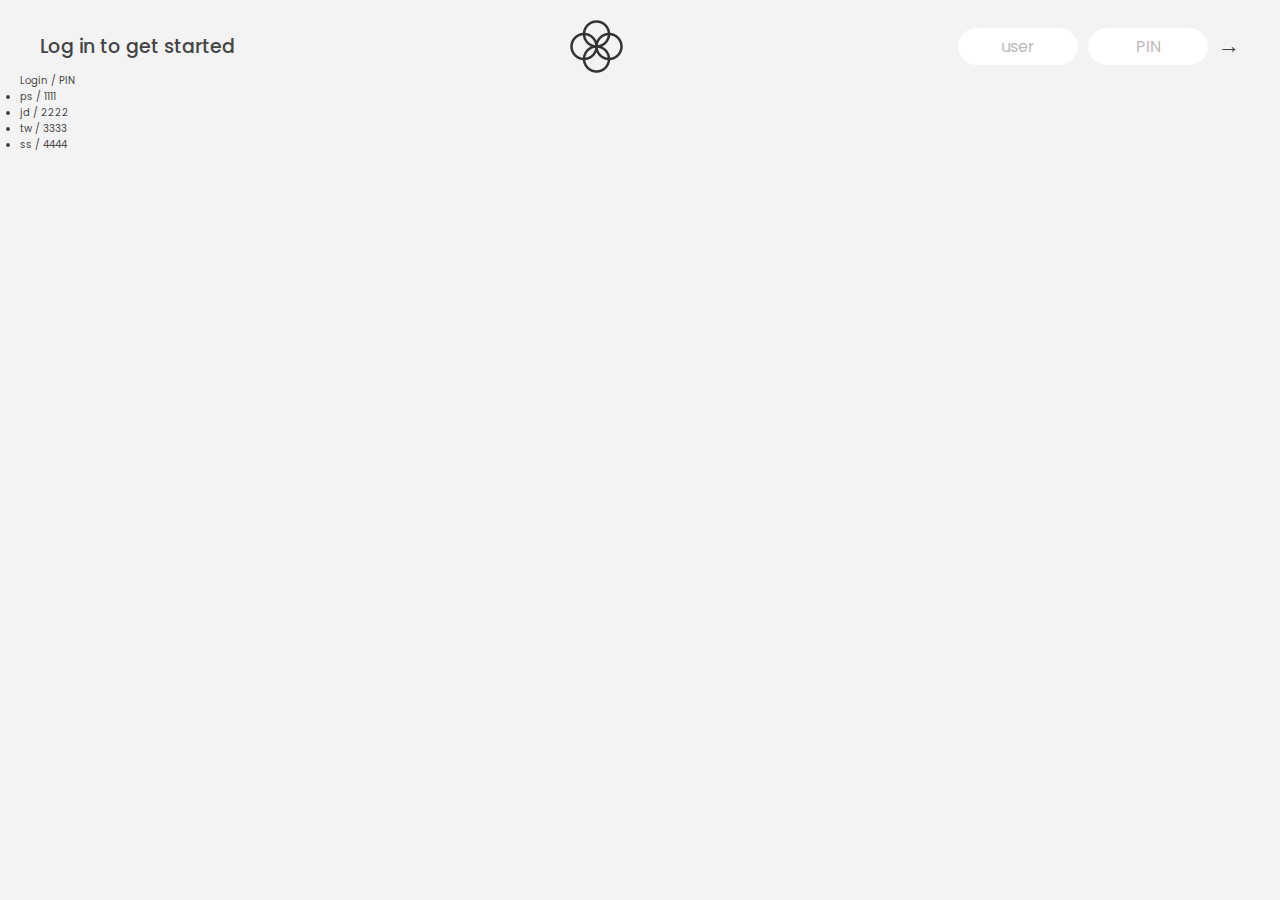
==== index.html @ f5f6f743 "adding logins and pins to the main page" ====
<!DOCTYPE html>
<html lang="en">
  <head>
    <meta charset="UTF-8" />
    <meta name="viewport" content="width=device-width, initial-scale=1.0" />
    <meta http-equiv="X-UA-Compatible" content="ie=edge" />
    <link rel="shortcut icon" type="image/png" href="/src/icon.png" />

    <link
      href="https://fonts.googleapis.com/css?family=Poppins:400,500,600&display=swap"
      rel="stylesheet"
    />

    <link rel="stylesheet" href="style.css" />
    <title>Bankist</title>
  </head>
  <body>
    <!-- TOP NAVIGATION -->
    <nav>
      <p class="welcome">Log in to get started</p>
      <img src="src/logo.png" alt="Logo" class="logo" />
      <form class="login">
        <input
          type="text"
          placeholder="user"
          class="login__input login__input--user"
        />
        <!-- In practice, use type="password" -->
        <input
          type="password"
          placeholder="PIN"
          maxlength="4"
          class="login__input login__input--pin"
        />
        <button class="login__btn">&rarr;</button>
      </form>
    </nav>
    <div class="logins">
      <ul>
        Login / PIN
        <li>ps / 1111</li>
        <li>jd / 2222</li>
        <li>tw / 3333</li>
        <li>ss / 4444</li>
      </ul>
    </div>

    <main class="app">
      <!-- BALANCE -->
      <div class="balance">
        <div>
          <p class="balance__label">Current balance</p>
          <p class="balance__date">
            As of <span class="date">05/03/2037</span>
          </p>
        </div>
        <p class="balance__value">0000€</p>
      </div>

      <!-- MOVEMENTS -->
      <div class="movements">
        <div class="movements__row">
          <div class="movements__type movements__type--deposit">2 deposit</div>
          <div class="movements__date">3 days ago</div>
          <div class="movements__value">4 000€</div>
        </div>
        <div class="movements__row">
          <div class="movements__type movements__type--withdrawal">
            1 withdrawal
          </div>
          <div class="movements__date">24/01/2037</div>
          <div class="movements__value">-378€</div>
        </div>
      </div>

      <!-- SUMMARY -->
      <div class="summary">
        <p class="summary__label">In</p>
        <p class="summary__value summary__value--in">0000€</p>
        <p class="summary__label">Out</p>
        <p class="summary__value summary__value--out">0000€</p>
        <p class="summary__label">Interest</p>
        <p class="summary__value summary__value--interest">0000€</p>
        <button hidden class="btn--sort">&downarrow; SORT</button>
      </div>

      <!-- OPERATION: TRANSFERS -->
      <div class="operation operation--transfer">
        <h2>Transfer money</h2>
        <form class="form form--transfer">
          <input type="text" class="form__input form__input--to" />
          <input type="number" class="form__input form__input--amount" />
          <button class="form__btn form__btn--transfer">&rarr;</button>
          <label class="form__label">Transfer to</label>
          <label class="form__label">Amount</label>
        </form>
      </div>

      <!-- OPERATION: LOAN -->
      <div class="operation operation--loan">
        <h2>Request loan</h2>
        <form class="form form--loan">
          <input type="number" class="form__input form__input--loan-amount" />
          <button class="form__btn form__btn--loan">&rarr;</button>
          <label class="form__label form__label--loan">Amount</label>
        </form>
      </div>

      <!-- OPERATION: CLOSE -->
      <div class="operation operation--close">
        <h2>Close account</h2>
        <form class="form form--close">
          <input type="text" class="form__input form__input--user" />
          <input
            type="password"
            maxlength="6"
            class="form__input form__input--pin"
          />
          <button class="form__btn form__btn--close">&rarr;</button>
          <label class="form__label">Confirm user</label>
          <label class="form__label">Confirm PIN</label>
        </form>
      </div>

      <!-- LOGOUT TIMER -->
      <p class="logout-timer">
        You will be logged out in <span class="timer">05:00</span>
      </p>
    </main>

    <!-- <footer>
      &copy; by Jonas Schmedtmann. Don't claim as your own :)
    </footer> -->

    <script src="script.js"></script>
  </body>
</html>
---- style.css ----
/*
 * Use this CSS to learn some intersting techniques,
 * in case you're wondering how I built the UI.
 * Have fun! 😁
 */

* {
  margin: 0;
  padding: 0;
  box-sizing: inherit;
}

html {
  font-size: 62.5%;
  box-sizing: border-box;
}

body {
  font-family: 'Poppins', sans-serif;
  color: #444;
  background-color: #f3f3f3;
  height: 100vh;
  padding: 2rem;
}

nav {
  display: flex;
  justify-content: space-between;
  align-items: center;
  padding: 0 2rem;
}

.welcome {
  font-size: 1.9rem;
  font-weight: 500;
}

.logo {
  height: 5.25rem;
}

.logins {
  display: fixed;
  width: 80px;
}
.hidden {
  display: none;
}

.login {
  display: flex;
}

.login__input {
  border: none;
  padding: 0.5rem 2rem;
  font-size: 1.6rem;
  font-family: inherit;
  text-align: center;
  width: 12rem;
  border-radius: 10rem;
  margin-right: 1rem;
  color: inherit;
  border: 1px solid #fff;
  transition: all 0.3s;
}

.login__input:focus {
  outline: none;
  border: 1px solid #ccc;
}

.login__input::placeholder {
  color: #bbb;
}

.login__btn {
  border: none;
  background: none;
  font-size: 2.2rem;
  color: inherit;
  cursor: pointer;
  transition: all 0.3s;
}

.login__btn:hover,
.login__btn:focus,
.btn--sort:hover,
.btn--sort:focus {
  outline: none;
  color: #777;
}

/* MAIN */
.app {
  position: relative;
  max-width: 100rem;
  margin: 4rem auto;
  display: grid;
  grid-template-columns: 4fr 3fr;
  grid-template-rows: auto repeat(3, 15rem) auto;
  gap: 2rem;

  /* NOTE This creates the fade in/out anumation */
  opacity: 0;
  transition: all 1s;
}

.balance {
  grid-column: 1 / span 2;
  display: flex;
  align-items: flex-end;
  justify-content: space-between;
  margin-bottom: 2rem;
}

.balance__label {
  font-size: 2.2rem;
  font-weight: 500;
  margin-bottom: -0.2rem;
}

.balance__date {
  font-size: 1.4rem;
  color: #888;
}

.balance__value {
  font-size: 4.5rem;
  font-weight: 400;
}

/* MOVEMENTS */
.movements {
  grid-row: 2 / span 3;
  background-color: #fff;
  border-radius: 1rem;
  overflow: scroll;
}

.movements__row {
  padding: 2.25rem 4rem;
  display: flex;
  align-items: center;
  border-bottom: 1px solid #eee;
}

.movements__type {
  font-size: 1.1rem;
  text-transform: uppercase;
  font-weight: 500;
  color: #fff;
  padding: 0.1rem 1rem;
  border-radius: 10rem;
  margin-right: 2rem;
}

.movements__date {
  font-size: 1.1rem;
  text-transform: uppercase;
  font-weight: 500;
  color: #666;
}

.movements__type--deposit {
  background-image: linear-gradient(to top left, #39b385, #9be15d);
}

.movements__type--withdrawal {
  background-image: linear-gradient(to top left, #e52a5a, #ff585f);
}

.movements__value {
  font-size: 1.7rem;
  margin-left: auto;
}

/* SUMMARY */
.summary {
  grid-row: 5 / 6;
  display: flex;
  align-items: baseline;
  padding: 0 0.3rem;
  margin-top: 1rem;
}

.summary__label {
  font-size: 1.2rem;
  font-weight: 500;
  text-transform: uppercase;
  margin-right: 0.8rem;
}

.summary__value {
  font-size: 2.2rem;
  margin-right: 2.5rem;
}

.summary__value--in,
.summary__value--interest {
  color: #66c873;
}

.summary__value--out {
  color: #f5465d;
}

.btn--sort {
  margin-left: auto;
  border: none;
  background: none;
  font-size: 1.3rem;
  font-weight: 500;
  cursor: pointer;
}

/* OPERATIONS */
.operation {
  border-radius: 1rem;
  padding: 3rem 4rem;
  color: #333;
}

.operation--transfer {
  background-image: linear-gradient(to top left, #ffb003, #ffcb03);
}

.operation--loan {
  background-image: linear-gradient(to top left, #39b385, #9be15d);
}

.operation--close {
  background-image: linear-gradient(to top left, #e52a5a, #ff585f);
}

h2 {
  margin-bottom: 1.5rem;
  font-size: 1.7rem;
  font-weight: 600;
  color: #333;
}

.form {
  display: grid;
  grid-template-columns: 2.5fr 2.5fr 1fr;
  grid-template-rows: auto auto;
  gap: 0.4rem 1rem;
}

/* Exceptions for interst */
.form.form--loan {
  grid-template-columns: 2.5fr 1fr 2.5fr;
}
.form__label--loan {
  grid-row: 2;
}
/* End exceptions */

.form__input {
  width: 100%;
  border: none;
  background-color: rgba(255, 255, 255, 0.4);
  font-family: inherit;
  font-size: 1.5rem;
  text-align: center;
  color: #333;
  padding: 0.3rem 1rem;
  border-radius: 0.7rem;
  transition: all 0.3s;
}

.form__input:focus {
  outline: none;
  background-color: rgba(255, 255, 255, 0.6);
}

.form__label {
  font-size: 1.3rem;
  text-align: center;
}

.form__btn {
  border: none;
  border-radius: 0.7rem;
  font-size: 1.8rem;
  background-color: #fff;
  cursor: pointer;
  transition: all 0.3s;
}

.form__btn:focus {
  outline: none;
  background-color: rgba(255, 255, 255, 0.8);
}

.logout-timer {
  padding: 0 0.3rem;
  margin-top: 1.9rem;
  text-align: right;
  font-size: 1.25rem;
}

.timer {
  font-weight: 600;
}
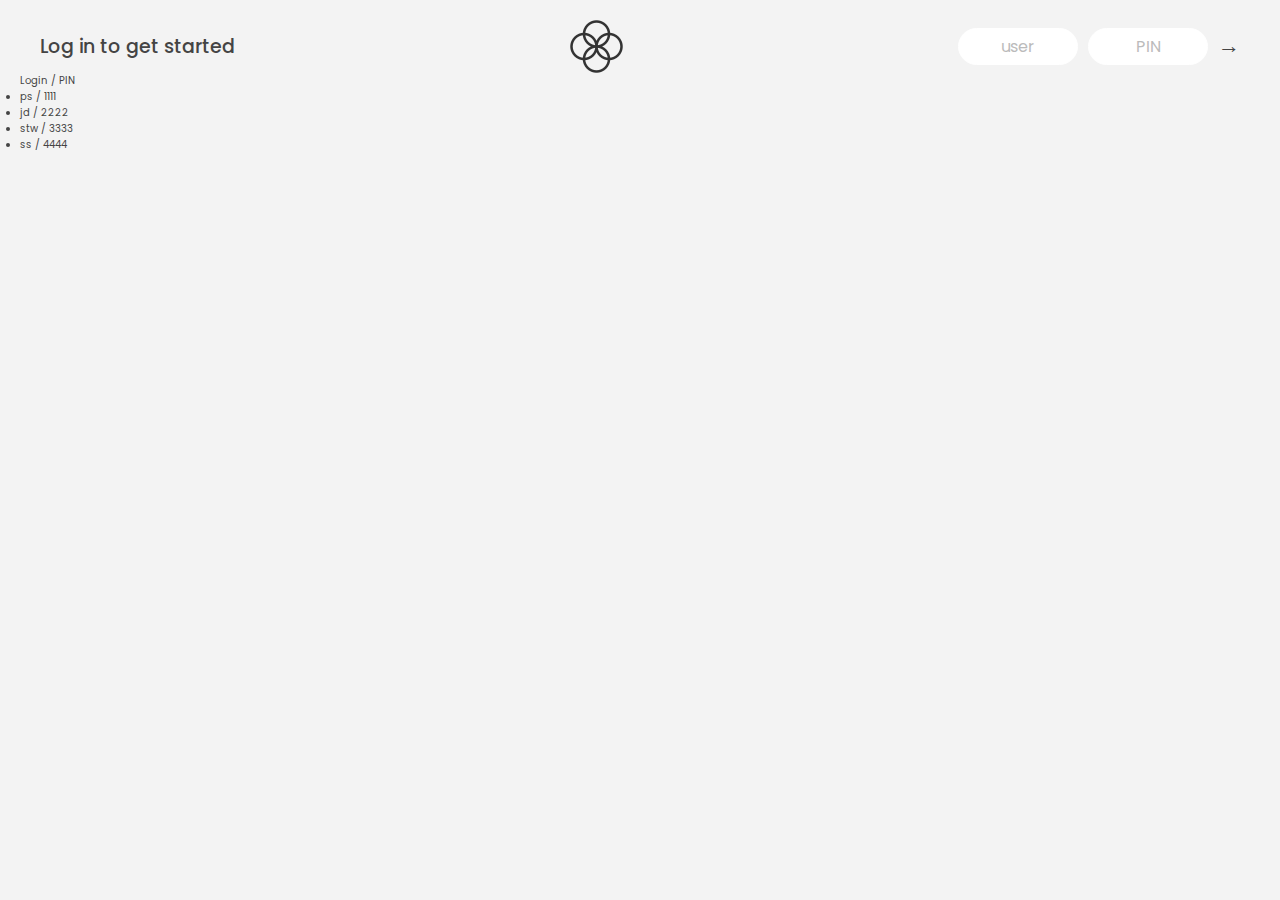
==== commit 33a01d2e: "Impleneted currency format (Intl.NumberFormat)" ====
--- a/index.html
+++ b/index.html
@@ -40,7 +40,7 @@
         Login / PIN
         <li>ps / 1111</li>
         <li>jd / 2222</li>
-        <li>tw / 3333</li>
+        <li>stw / 3333</li>
         <li>ss / 4444</li>
       </ul>
     </div>
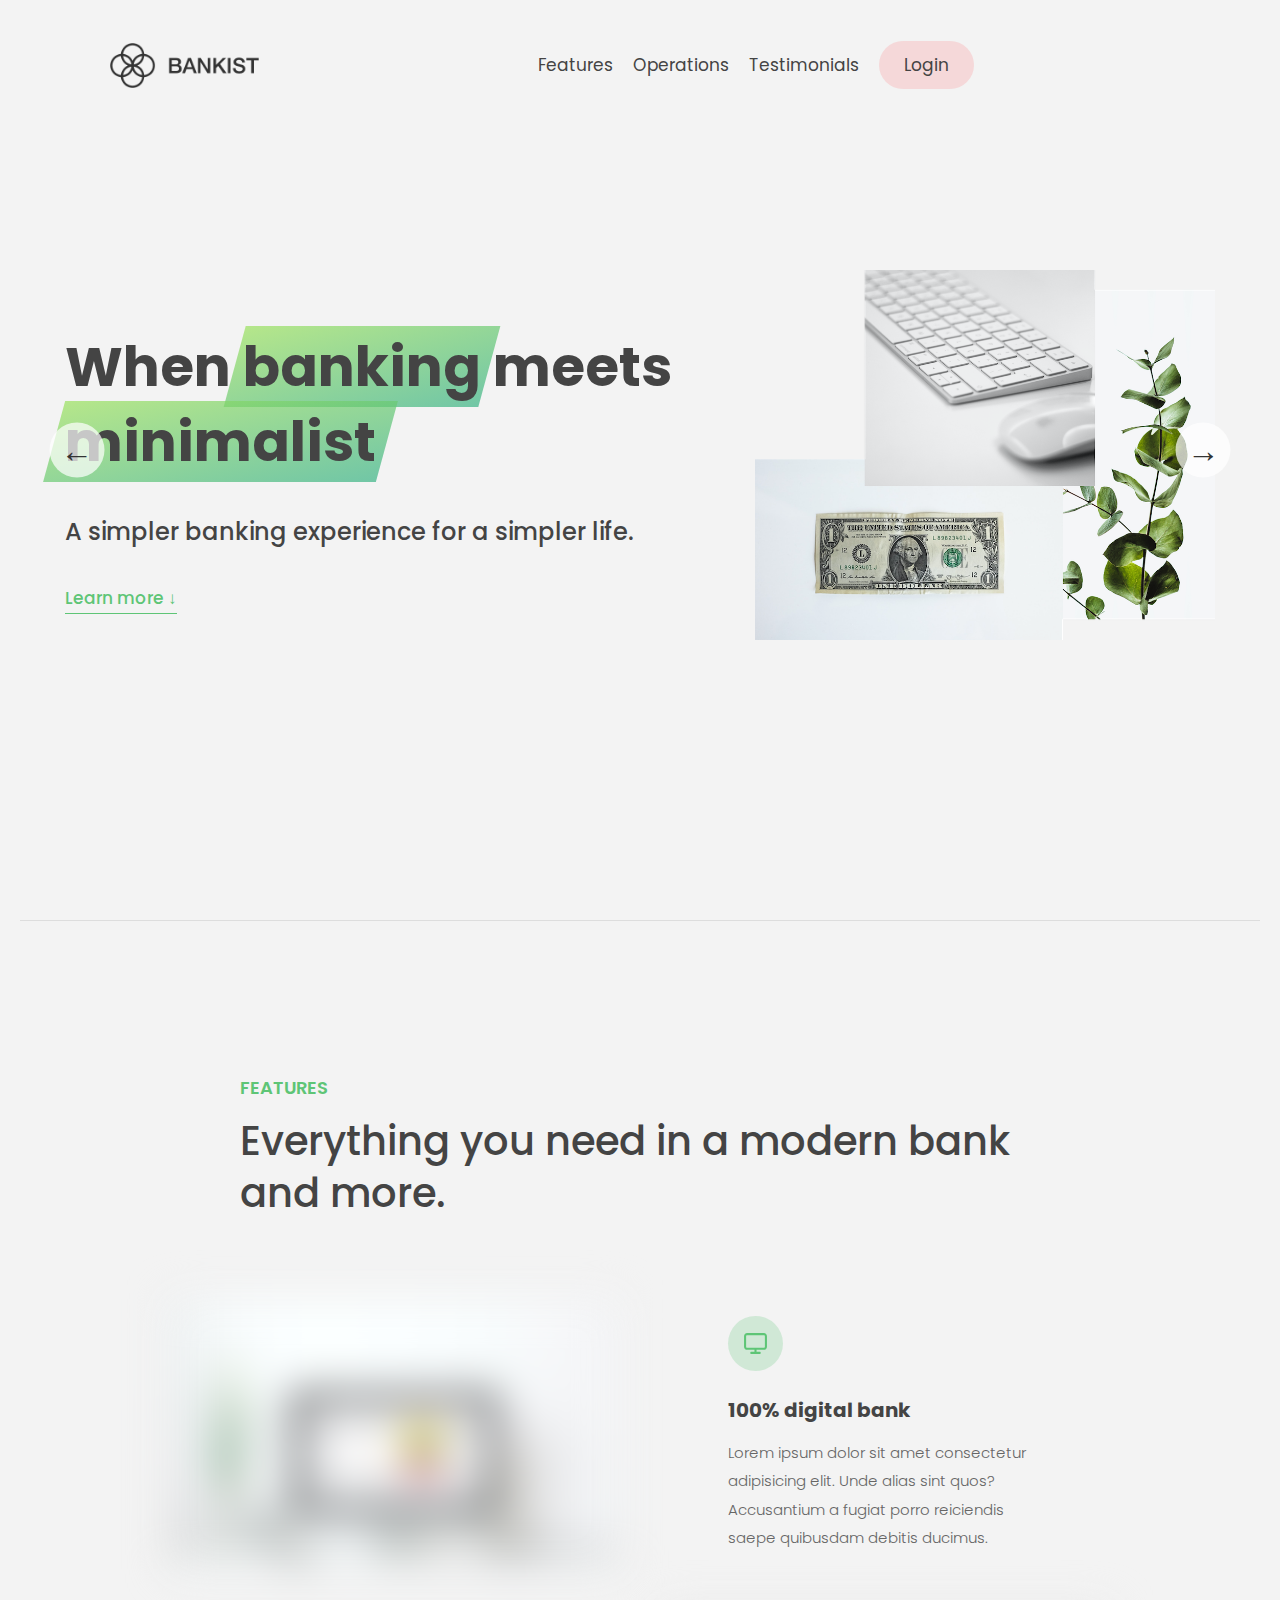
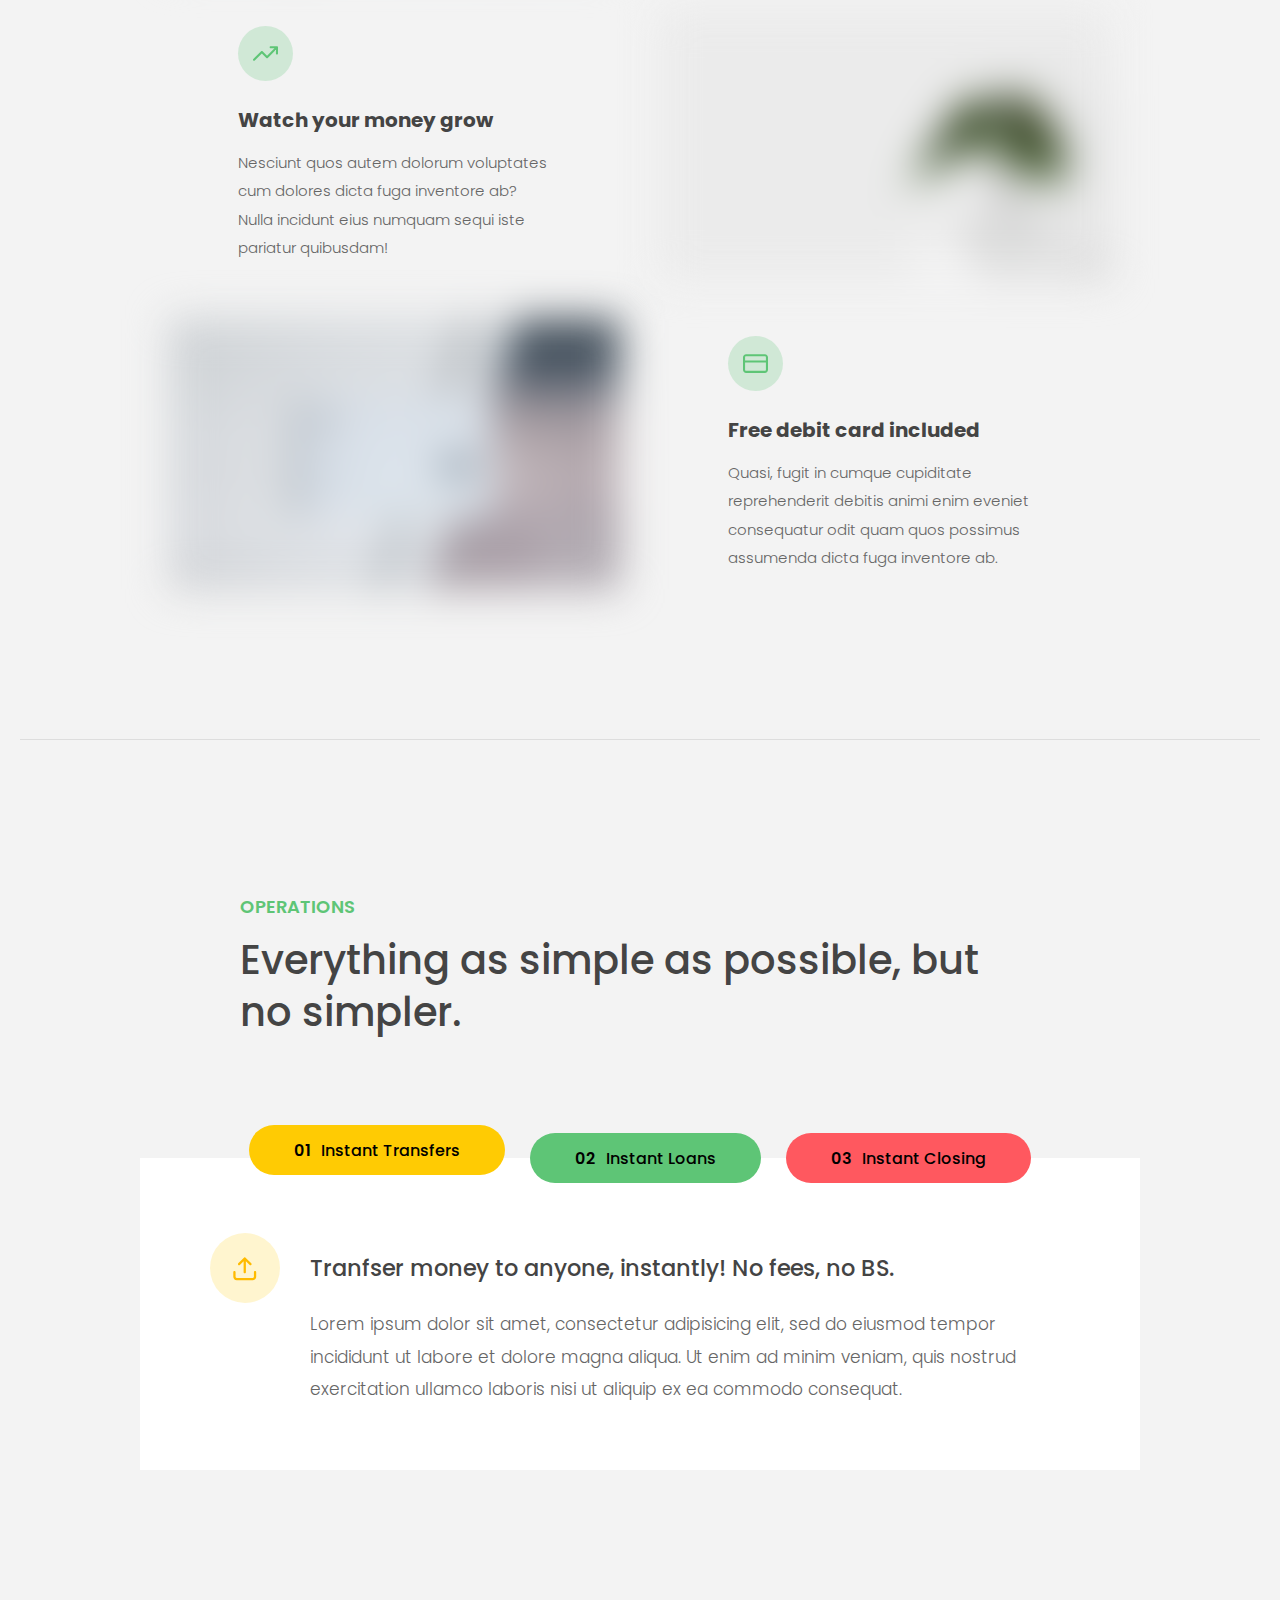
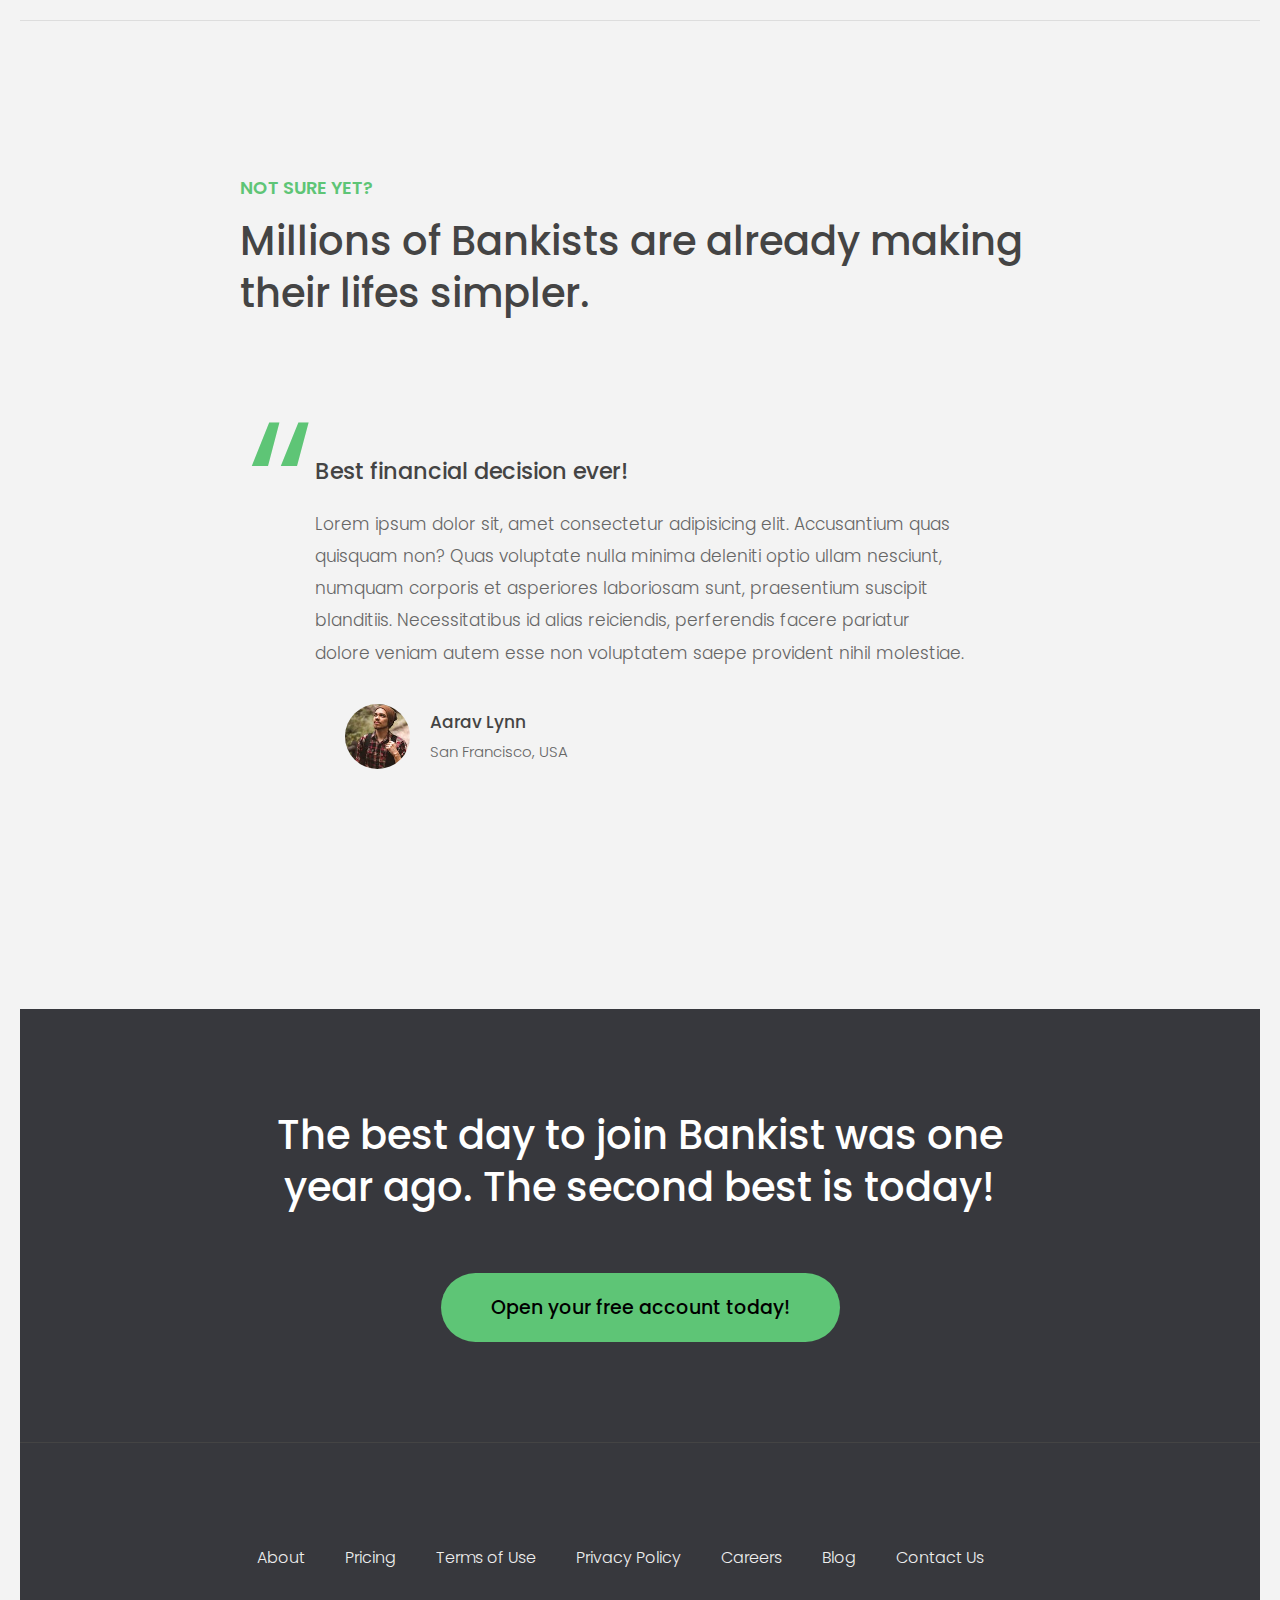
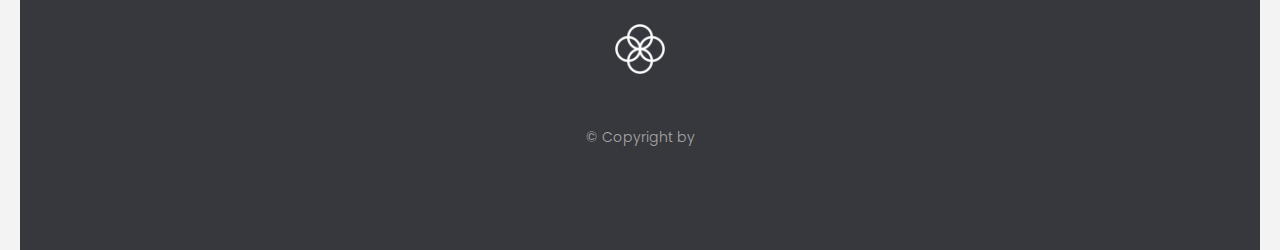
==== commit 2f35ccc0: "adding main page to the webapp" ====
--- a/index.html
+++ b/index.html
@@ -4,133 +4,345 @@
     <meta charset="UTF-8" />
     <meta name="viewport" content="width=device-width, initial-scale=1.0" />
     <meta http-equiv="X-UA-Compatible" content="ie=edge" />
-    <link rel="shortcut icon" type="image/png" href="/src/icon.png" />
+    <link rel="shortcut icon" type="image/png" href="img/icon.png" />
 
     <link
-      href="https://fonts.googleapis.com/css?family=Poppins:400,500,600&display=swap"
+      href="https://fonts.googleapis.com/css?family=Poppins:300,400,500,600&display=swap"
       rel="stylesheet"
     />
-
-    <link rel="stylesheet" href="style.css" />
-    <title>Bankist</title>
+    <link rel="stylesheet" href="indexStyle.css" />
+    <title>Bankist | When Banking meets Minimalist</title>
   </head>
   <body>
-    <!-- TOP NAVIGATION -->
-    <nav>
-      <p class="welcome">Log in to get started</p>
-      <img src="src/logo.png" alt="Logo" class="logo" />
-      <form class="login">
-        <input
-          type="text"
-          placeholder="user"
-          class="login__input login__input--user"
-        />
-        <!-- In practice, use type="password" -->
-        <input
-          type="password"
-          placeholder="PIN"
-          maxlength="4"
-          class="login__input login__input--pin"
-        />
-        <button class="login__btn">&rarr;</button>
+    <header class="header">
+      <nav class="nav">
+        <img
+          src="img/logo.png"
+          alt="Bankist logo"
+          class="nav__logo"
+          id="logo"
+        />
+        <ul class="nav__links">
+          <li class="nav__item">
+            <a class="nav__link" href="#section--1">Features</a>
+          </li>
+          <li class="nav__item">
+            <a class="nav__link" href="#section--2">Operations</a>
+          </li>
+          <li class="nav__item">
+            <a class="nav__link" href="#section--3">Testimonials</a>
+          </li>
+          <li class="nav__item">
+            <a class="nav__link nav__login--btn" href="/account.html">Login</a>
+          </li>
+          <li class="nav__item">
+            <a class="hidden nav__link nav__link--btn btn--show-modal" href="#"
+              >Open account</a
+            >
+          </li>
+        </ul>
+      </nav>
+
+      <div class="header__title">
+        <h1>
+          When
+          <!-- Green highlight effect -->
+          <span class="highlight">banking</span>
+          meets<br />
+          <span class="highlight">minimalist</span>
+        </h1>
+        <h4>A simpler banking experience for a simpler life.</h4>
+        <button class="btn--text btn--scroll-to">Learn more &DownArrow;</button>
+        <img
+          src="img/hero.png"
+          class="header__img"
+          alt="Minimalist bank items"
+        />
+      </div>
+    </header>
+
+    <section class="section" id="section--1">
+      <div class="section__title">
+        <h2 class="section__description">Features</h2>
+        <h3 class="section__header">
+          Everything you need in a modern bank and more.
+        </h3>
+      </div>
+
+      <div class="features">
+        <img
+          src="img/digital-lazy.jpg"
+          data-src="img/digital.jpg"
+          alt="Computer"
+          class="features__img lazy-img"
+        />
+        <div class="features__feature">
+          <div class="features__icon">
+            <svg>
+              <use xlink:href="img/icons.svg#icon-monitor"></use>
+            </svg>
+          </div>
+          <h5 class="features__header">100% digital bank</h5>
+          <p>
+            Lorem ipsum dolor sit amet consectetur adipisicing elit. Unde alias
+            sint quos? Accusantium a fugiat porro reiciendis saepe quibusdam
+            debitis ducimus.
+          </p>
+        </div>
+
+        <div class="features__feature">
+          <div class="features__icon">
+            <svg>
+              <use xlink:href="img/icons.svg#icon-trending-up"></use>
+            </svg>
+          </div>
+          <h5 class="features__header">Watch your money grow</h5>
+          <p>
+            Nesciunt quos autem dolorum voluptates cum dolores dicta fuga
+            inventore ab? Nulla incidunt eius numquam sequi iste pariatur
+            quibusdam!
+          </p>
+        </div>
+        <img
+          src="img/grow-lazy.jpg"
+          data-src="img/grow.jpg"
+          alt="Plant"
+          class="features__img lazy-img"
+        />
+
+        <img
+          src="img/card-lazy.jpg"
+          data-src="img/card.jpg"
+          alt="Credit card"
+          class="features__img lazy-img"
+        />
+        <div class="features__feature">
+          <div class="features__icon">
+            <svg>
+              <use xlink:href="img/icons.svg#icon-credit-card"></use>
+            </svg>
+          </div>
+          <h5 class="features__header">Free debit card included</h5>
+          <p>
+            Quasi, fugit in cumque cupiditate reprehenderit debitis animi enim
+            eveniet consequatur odit quam quos possimus assumenda dicta fuga
+            inventore ab.
+          </p>
+        </div>
+      </div>
+    </section>
+
+    <section class="section" id="section--2">
+      <div class="section__title">
+        <h2 class="section__description">Operations</h2>
+        <h3 class="section__header">
+          Everything as simple as possible, but no simpler.
+        </h3>
+      </div>
+
+      <div class="operations">
+        <div class="operations__tab-container">
+          <button
+            class="btn operations__tab operations__tab--1 operations__tab--active"
+            data-tab="1"
+          >
+            <span>01</span>Instant Transfers
+          </button>
+          <button class="btn operations__tab operations__tab--2" data-tab="2">
+            <span>02</span>Instant Loans
+          </button>
+          <button class="btn operations__tab operations__tab--3" data-tab="3">
+            <span>03</span>Instant Closing
+          </button>
+        </div>
+        <div
+          class="operations__content operations__content--1 operations__content--active"
+        >
+          <div class="operations__icon operations__icon--1">
+            <svg>
+              <use xlink:href="img/icons.svg#icon-upload"></use>
+            </svg>
+          </div>
+          <h5 class="operations__header">
+            Tranfser money to anyone, instantly! No fees, no BS.
+          </h5>
+          <p>
+            Lorem ipsum dolor sit amet, consectetur adipisicing elit, sed do
+            eiusmod tempor incididunt ut labore et dolore magna aliqua. Ut enim
+            ad minim veniam, quis nostrud exercitation ullamco laboris nisi ut
+            aliquip ex ea commodo consequat.
+          </p>
+        </div>
+
+        <div class="operations__content operations__content--2">
+          <div class="operations__icon operations__icon--2">
+            <svg>
+              <use xlink:href="img/icons.svg#icon-home"></use>
+            </svg>
+          </div>
+          <h5 class="operations__header">
+            Buy a home or make your dreams come true, with instant loans.
+          </h5>
+          <p>
+            Duis aute irure dolor in reprehenderit in voluptate velit esse
+            cillum dolore eu fugiat nulla pariatur. Excepteur sint occaecat
+            cupidatat non proident, sunt in culpa qui officia deserunt mollit
+            anim id est laborum.
+          </p>
+        </div>
+        <div class="operations__content operations__content--3">
+          <div class="operations__icon operations__icon--3">
+            <svg>
+              <use xlink:href="img/icons.svg#icon-user-x"></use>
+            </svg>
+          </div>
+          <h5 class="operations__header">
+            No longer need your account? No problem! Close it instantly.
+          </h5>
+          <p>
+            Excepteur sint occaecat cupidatat non proident, sunt in culpa qui
+            officia deserunt mollit anim id est laborum. Ut enim ad minim
+            veniam, quis nostrud exercitation ullamco laboris nisi ut aliquip ex
+            ea commodo consequat.
+          </p>
+        </div>
+      </div>
+    </section>
+
+    <section class="section" id="section--3">
+      <div class="section__title section__title--testimonials">
+        <h2 class="section__description">Not sure yet?</h2>
+        <h3 class="section__header">
+          Millions of Bankists are already making their lifes simpler.
+        </h3>
+      </div>
+
+      <div class="slider">
+        <div class="slide slide--1">
+          <div class="testimonial">
+            <h5 class="testimonial__header">Best financial decision ever!</h5>
+            <blockquote class="testimonial__text">
+              Lorem ipsum dolor sit, amet consectetur adipisicing elit.
+              Accusantium quas quisquam non? Quas voluptate nulla minima
+              deleniti optio ullam nesciunt, numquam corporis et asperiores
+              laboriosam sunt, praesentium suscipit blanditiis. Necessitatibus
+              id alias reiciendis, perferendis facere pariatur dolore veniam
+              autem esse non voluptatem saepe provident nihil molestiae.
+            </blockquote>
+            <address class="testimonial__author">
+              <img src="img/user-1.jpg" alt="" class="testimonial__photo" />
+              <h6 class="testimonial__name">Aarav Lynn</h6>
+              <p class="testimonial__location">San Francisco, USA</p>
+            </address>
+          </div>
+        </div>
+
+        <!-- <div class="slide slide--2">
+          <div class="testimonial">
+            <h5 class="testimonial__header">
+              The last step to becoming a complete minimalist
+            </h5>
+            <blockquote class="testimonial__text">
+              Quisquam itaque deserunt ullam, quia ea repellendus provident,
+              ducimus neque ipsam modi voluptatibus doloremque, corrupti
+              laborum. Incidunt numquam perferendis veritatis neque repellendus.
+              Lorem, ipsum dolor sit amet consectetur adipisicing elit. Illo
+              deserunt exercitationem deleniti.
+            </blockquote>
+            <address class="testimonial__author">
+              <img src="img/user-2.jpg" alt="" class="testimonial__photo" />
+              <h6 class="testimonial__name">Miyah Miles</h6>
+              <p class="testimonial__location">London, UK</p>
+            </address>
+          </div>
+        </div>
+
+        <div class="slide slide--3">
+          <div class="testimonial">
+            <h5 class="testimonial__header">
+              Finally free from old-school banks
+            </h5>
+            <blockquote class="testimonial__text">
+              Debitis, nihil sit minus suscipit magni aperiam vel tenetur
+              incidunt commodi architecto numquam omnis nulla autem,
+              necessitatibus blanditiis modi similique quidem. Odio aliquam
+              culpa dicta beatae quod maiores ipsa minus consequatur error sunt,
+              deleniti saepe aliquid quos inventore sequi. Necessitatibus id
+              alias reiciendis, perferendis facere.
+            </blockquote>
+            <address class="testimonial__author">
+              <img src="img/user-3.jpg" alt="" class="testimonial__photo" />
+              <h6 class="testimonial__name">Francisco Gomes</h6>
+              <p class="testimonial__location">Lisbon, Portugal</p>
+            </address>
+          </div> -->
+        </div>
+
+        <!-- <div class="slide"><img src="img/img-1.jpg" alt="Photo 1" /></div>
+        <div class="slide"><img src="img/img-2.jpg" alt="Photo 2" /></div>
+        <div class="slide"><img src="img/img-3.jpg" alt="Photo 3" /></div>
+        <div class="slide"><img src="img/img-4.jpg" alt="Photo 4" /></div> -->
+        <button class="slider__btn slider__btn--left">&larr;</button>
+        <button class="slider__btn slider__btn--right">&rarr;</button>
+        <div class="dots"></div>
+      </div>
+    </section>
+
+    <section class="section section--sign-up">
+      <div class="section__title">
+        <h3 class="section__header">
+          The best day to join Bankist was one year ago. The second best is
+          today!
+        </h3>
+      </div>
+      <button class="btn btn--show-modal">Open your free account today!</button>
+    </section>
+
+    <footer class="footer">
+      <ul class="footer__nav">
+        <li class="footer__item">
+          <a class="footer__link" href="#">About</a>
+        </li>
+        <li class="footer__item">
+          <a class="footer__link" href="#">Pricing</a>
+        </li>
+        <li class="footer__item">
+          <a class="footer__link" href="#">Terms of Use</a>
+        </li>
+        <li class="footer__item">
+          <a class="footer__link" href="#">Privacy Policy</a>
+        </li>
+        <li class="footer__item">
+          <a class="footer__link" href="#">Careers</a>
+        </li>
+        <li class="footer__item">
+          <a class="footer__link" href="#">Blog</a>
+        </li>
+        <li class="footer__item">
+          <a class="footer__link" href="#">Contact Us</a>
+        </li>
+      </ul>
+      <img src="img/icon.png" alt="Logo" class="footer__logo" />
+      <p class="footer__copyright">&copy; Copyright by</p>
+    </footer>
+
+    <div class="modal hidden">
+      <button class="btn--close-modal">&times;</button>
+      <h2 class="modal__header">
+        Open your bank account <br />
+        in just <span class="highlight">5 minutes</span>
+      </h2>
+      <form class="modal__form">
+        <label>First Name</label>
+        <input type="text" />
+        <label>Last Name</label>
+        <input type="text" />
+        <label>Email Address</label>
+        <input type="email" />
+        <button class="btn">Next step &rarr;</button>
       </form>
-    </nav>
-    <div class="logins">
-      <ul>
-        Login / PIN
-        <li>ps / 1111</li>
-        <li>jd / 2222</li>
-        <li>stw / 3333</li>
-        <li>ss / 4444</li>
-      </ul>
     </div>
-
-    <main class="app">
-      <!-- BALANCE -->
-      <div class="balance">
-        <div>
-          <p class="balance__label">Current balance</p>
-          <p class="balance__date">
-            As of <span class="date">05/03/2037</span>
-          </p>
-        </div>
-        <p class="balance__value">0000€</p>
-      </div>
-
-      <!-- MOVEMENTS -->
-      <div class="movements">
-        <div class="movements__row">
-          <div class="movements__type movements__type--deposit">2 deposit</div>
-          <div class="movements__date">3 days ago</div>
-          <div class="movements__value">4 000€</div>
-        </div>
-        <div class="movements__row">
-          <div class="movements__type movements__type--withdrawal">
-            1 withdrawal
-          </div>
-          <div class="movements__date">24/01/2037</div>
-          <div class="movements__value">-378€</div>
-        </div>
-      </div>
-
-      <!-- SUMMARY -->
-      <div class="summary">
-        <p class="summary__label">In</p>
-        <p class="summary__value summary__value--in">0000€</p>
-        <p class="summary__label">Out</p>
-        <p class="summary__value summary__value--out">0000€</p>
-        <p class="summary__label">Interest</p>
-        <p class="summary__value summary__value--interest">0000€</p>
-        <button hidden class="btn--sort">&downarrow; SORT</button>
-      </div>
-
-      <!-- OPERATION: TRANSFERS -->
-      <div class="operation operation--transfer">
-        <h2>Transfer money</h2>
-        <form class="form form--transfer">
-          <input type="text" class="form__input form__input--to" />
-          <input type="number" class="form__input form__input--amount" />
-          <button class="form__btn form__btn--transfer">&rarr;</button>
-          <label class="form__label">Transfer to</label>
-          <label class="form__label">Amount</label>
-        </form>
-      </div>
-
-      <!-- OPERATION: LOAN -->
-      <div class="operation operation--loan">
-        <h2>Request loan</h2>
-        <form class="form form--loan">
-          <input type="number" class="form__input form__input--loan-amount" />
-          <button class="form__btn form__btn--loan">&rarr;</button>
-          <label class="form__label form__label--loan">Amount</label>
-        </form>
-      </div>
-
-      <!-- OPERATION: CLOSE -->
-      <div class="operation operation--close">
-        <h2>Close account</h2>
-        <form class="form form--close">
-          <input type="text" class="form__input form__input--user" />
-          <input
-            type="password"
-            maxlength="6"
-            class="form__input form__input--pin"
-          />
-          <button class="form__btn form__btn--close">&rarr;</button>
-          <label class="form__label">Confirm user</label>
-          <label class="form__label">Confirm PIN</label>
-        </form>
-      </div>
-
-      <!-- LOGOUT TIMER -->
-      <p class="logout-timer">
-        You will be logged out in <span class="timer">05:00</span>
-      </p>
-    </main>
-
-    <!-- <footer>
-      &copy; by Jonas Schmedtmann. Don't claim as your own :)
-    </footer> -->
+    <div class="overlay hidden"></div>
 
     <script src="script.js"></script>
   </body>
--- a/indexStyle.css
+++ b/indexStyle.css
@@ -0,0 +1,987 @@
+/* The page is NOT responsive. You can implement responsiveness yourself if you wanna have some fun 😃 */
+
+:root {
+  --color-primary: #5ec576;
+  --color-secondary: #ffcb03;
+  --color-tertiary: #ff585f;
+  --color-primary-darker: #4bbb7d;
+  --color-secondary-darker: #ffbb00;
+  --color-tertiary-darker: #fd424b;
+  --color-primary-opacity: #5ec5763a;
+  --color-secondary-opacity: #ffcd0331;
+  --color-tertiary-opacity: #ff58602d;
+  --gradient-primary: linear-gradient(to top left, #39b385, #9be15d);
+  --gradient-secondary: linear-gradient(to top left, #ffb003, #ffcb03);
+}
+
+* {
+  margin: 0;
+  padding: 0;
+  box-sizing: inherit;
+}
+
+html {
+  font-size: 62.5%;
+  box-sizing: border-box;
+}
+
+body {
+  font-family: 'Poppins', sans-serif;
+  font-weight: 300;
+  color: #444;
+  line-height: 1.9;
+  background-color: #f3f3f3;
+}
+
+/* GENERAL ELEMENTS */
+.section {
+  padding: 15rem 3rem;
+  border-top: 1px solid #ddd;
+
+  transition: transform 1s, opacity 1s;
+}
+
+.section--hidden {
+  opacity: 0;
+  transform: translateY(8rem);
+}
+
+.section__title {
+  max-width: 80rem;
+  margin: 0 auto 8rem auto;
+}
+
+.section__description {
+  font-size: 1.8rem;
+  font-weight: 600;
+  text-transform: uppercase;
+  color: var(--color-primary);
+  margin-bottom: 1rem;
+}
+
+.section__header {
+  font-size: 4rem;
+  line-height: 1.3;
+  font-weight: 500;
+}
+
+.btn {
+  display: inline-block;
+  background-color: var(--color-primary);
+  font-size: 1.6rem;
+  font-family: inherit;
+  font-weight: 500;
+  border: none;
+  padding: 1.25rem 4.5rem;
+  border-radius: 10rem;
+  cursor: pointer;
+  transition: all 0.3s;
+}
+
+.btn:hover {
+  background-color: var(--color-primary-darker);
+}
+
+.btn--text {
+  display: inline-block;
+  background: none;
+  font-size: 1.7rem;
+  font-family: inherit;
+  font-weight: 500;
+  color: var(--color-primary);
+  border: none;
+  border-bottom: 1px solid currentColor;
+  padding-bottom: 2px;
+  cursor: pointer;
+  transition: all 0.3s;
+}
+
+p {
+  color: #666;
+}
+
+/* This is BAD for accessibility! Don't do in the real world! */
+button:focus {
+  outline: none;
+}
+
+img {
+  transition: filter 0.5s;
+}
+
+.lazy-img {
+  filter: blur(20px);
+}
+
+/* NAVIGATION */
+.nav {
+  display: flex;
+  justify-content: space-between;
+  align-items: center;
+  height: 9rem;
+  width: 100%;
+  padding: 0 6rem;
+  z-index: 100;
+}
+
+/* nav and stickly class at the same time */
+.nav.sticky {
+  position: fixed;
+  background-color: rgba(255, 255, 255, 0.95);
+}
+
+.nav__logo {
+  height: 4.5rem;
+  transition: all 0.3s;
+}
+
+.nav__links {
+  display: flex;
+  align-items: center;
+  list-style: none;
+}
+
+.nav__item {
+  margin-left: 2rem;
+}
+
+.nav__link:link,
+.nav__link:visited {
+  font-size: 1.7rem;
+  font-weight: 400;
+  color: inherit;
+  text-decoration: none;
+  display: block;
+  transition: all 0.3s;
+}
+.nav__login--btn {
+  background-color: var(--color-tertiary-opacity);
+  padding: 0.8rem 2.5rem;
+  border-radius: 3rem;
+}
+.nav__link--btn:link,
+.nav__link--btn:visited {
+  padding: 0.8rem 2.5rem;
+  border-radius: 3rem;
+  background-color: var(--color-primary);
+  color: #222;
+}
+.nav__login--btn:hover,
+.nav__link--btn:hover,
+.nav__link--btn:active {
+  color: inherit;
+  background-color: var(--color-primary-darker);
+  color: #333;
+}
+
+/* HEADER */
+.header {
+  padding: 0 3rem;
+  height: 100vh;
+  display: flex;
+  flex-direction: column;
+  align-items: center;
+}
+
+.header__title {
+  flex: 1;
+
+  max-width: 115rem;
+  display: grid;
+  grid-template-columns: 3fr 2fr;
+  row-gap: 3rem;
+  align-content: center;
+  justify-content: center;
+
+  align-items: start;
+  justify-items: start;
+}
+
+h1 {
+  font-size: 5.5rem;
+  line-height: 1.35;
+}
+
+h4 {
+  font-size: 2.4rem;
+  font-weight: 500;
+}
+
+.header__img {
+  width: 100%;
+  grid-column: 2 / 3;
+  grid-row: 1 / span 4;
+  transform: translateY(-6rem);
+}
+
+.highlight {
+  position: relative;
+}
+
+.highlight::after {
+  display: block;
+  content: '';
+  position: absolute;
+  bottom: 0;
+  left: 0;
+  height: 100%;
+  width: 100%;
+  z-index: -1;
+  opacity: 0.7;
+  transform: scale(1.07, 1.05) skewX(-15deg);
+  background-image: var(--gradient-primary);
+}
+
+/* FEATURES */
+.features {
+  display: grid;
+  grid-template-columns: 1fr 1fr;
+  gap: 4rem;
+  margin: 0 12rem;
+}
+
+.features__img {
+  width: 100%;
+}
+
+.features__feature {
+  align-self: center;
+  justify-self: center;
+  width: 70%;
+  font-size: 1.5rem;
+}
+
+.features__icon {
+  display: flex;
+  align-items: center;
+  justify-content: center;
+  background-color: var(--color-primary-opacity);
+  height: 5.5rem;
+  width: 5.5rem;
+  border-radius: 50%;
+  margin-bottom: 2rem;
+}
+
+.features__icon svg {
+  height: 2.5rem;
+  width: 2.5rem;
+  fill: var(--color-primary);
+}
+
+.features__header {
+  font-size: 2rem;
+  margin-bottom: 1rem;
+}
+
+/* OPERATIONS */
+.operations {
+  max-width: 100rem;
+  margin: 12rem auto 0 auto;
+
+  background-color: #fff;
+}
+
+.operations__tab-container {
+  display: flex;
+  justify-content: center;
+}
+
+.operations__tab {
+  margin-right: 2.5rem;
+  transform: translateY(-50%);
+}
+
+.operations__tab span {
+  margin-right: 1rem;
+  font-weight: 600;
+  display: inline-block;
+}
+
+.operations__tab--1 {
+  background-color: var(--color-secondary);
+}
+
+.operations__tab--1:hover {
+  background-color: var(--color-secondary-darker);
+}
+
+.operations__tab--3 {
+  background-color: var(--color-tertiary);
+  margin: 0;
+}
+
+.operations__tab--3:hover {
+  background-color: var(--color-tertiary-darker);
+}
+
+.operations__tab--active {
+  transform: translateY(-66%);
+}
+
+.operations__content {
+  display: none;
+
+  /* JUST PRESENTATIONAL */
+  font-size: 1.7rem;
+  padding: 2.5rem 7rem 6.5rem 7rem;
+}
+
+.operations__content--active {
+  display: grid;
+  grid-template-columns: 7rem 1fr;
+  column-gap: 3rem;
+  row-gap: 0.5rem;
+}
+
+.operations__header {
+  font-size: 2.25rem;
+  font-weight: 500;
+  align-self: center;
+}
+
+.operations__icon {
+  display: flex;
+  align-items: center;
+  justify-content: center;
+  height: 7rem;
+  width: 7rem;
+  border-radius: 50%;
+}
+
+.operations__icon svg {
+  height: 2.75rem;
+  width: 2.75rem;
+}
+
+.operations__content p {
+  grid-column: 2;
+}
+
+.operations__icon--1 {
+  background-color: var(--color-secondary-opacity);
+}
+.operations__icon--2 {
+  background-color: var(--color-primary-opacity);
+}
+.operations__icon--3 {
+  background-color: var(--color-tertiary-opacity);
+}
+.operations__icon--1 svg {
+  fill: var(--color-secondary-darker);
+}
+.operations__icon--2 svg {
+  fill: var(--color-primary);
+}
+.operations__icon--3 svg {
+  fill: var(--color-tertiary);
+}
+
+/* SLIDER */
+.slider {
+  max-width: 100rem;
+  height: 50rem;
+  margin: 0 auto;
+  position: relative;
+
+  /* IN THE END */
+  overflow: hidden;
+}
+
+.slide {
+  position: absolute;
+  top: 0;
+  width: 100%;
+  height: 50rem;
+
+  display: flex;
+  align-items: center;
+  justify-content: center;
+
+  /* THIS creates the animation! */
+  transition: transform 1s;
+}
+
+.slide > img {
+  /* Only for images that have different size than slide */
+  width: 100%;
+  height: 100%;
+  object-fit: cover;
+}
+
+.slider__btn {
+  position: absolute;
+  top: 50%;
+  z-index: 10;
+
+  border: none;
+  background: rgba(255, 255, 255, 0.7);
+  font-family: inherit;
+  color: #333;
+  border-radius: 50%;
+  height: 5.5rem;
+  width: 5.5rem;
+  font-size: 3.25rem;
+  cursor: pointer;
+}
+
+.slider__btn--left {
+  left: 6%;
+  transform: translate(-50%, -50%);
+}
+
+.slider__btn--right {
+  right: 6%;
+  transform: translate(50%, -50%);
+}
+
+.dots {
+  position: absolute;
+  bottom: 5%;
+  left: 50%;
+  transform: translateX(-50%);
+  display: flex;
+}
+
+.dots__dot {
+  border: none;
+  background-color: #b9b9b9;
+  opacity: 0.7;
+  height: 1rem;
+  width: 1rem;
+  border-radius: 50%;
+  margin-right: 1.75rem;
+  cursor: pointer;
+  transition: all 0.5s;
+
+  /* Only necessary when overlying images */
+  /* box-shadow: 0 0.6rem 1.5rem rgba(0, 0, 0, 0.7); */
+}
+
+.dots__dot:last-child {
+  margin: 0;
+}
+
+.dots__dot--active {
+  /* background-color: #fff; */
+  background-color: #888;
+  opacity: 1;
+}
+
+/* TESTIMONIALS */
+.testimonial {
+  width: 65%;
+  position: relative;
+}
+
+.testimonial::before {
+  content: '\201C';
+  position: absolute;
+  top: -5.7rem;
+  left: -6.8rem;
+  line-height: 1;
+  font-size: 20rem;
+  font-family: inherit;
+  color: var(--color-primary);
+  z-index: -1;
+}
+
+.testimonial__header {
+  font-size: 2.25rem;
+  font-weight: 500;
+  margin-bottom: 1.5rem;
+}
+
+.testimonial__text {
+  font-size: 1.7rem;
+  margin-bottom: 3.5rem;
+  color: #666;
+}
+
+.testimonial__author {
+  margin-left: 3rem;
+  font-style: normal;
+
+  display: grid;
+  grid-template-columns: 6.5rem 1fr;
+  column-gap: 2rem;
+}
+
+.testimonial__photo {
+  grid-row: 1 / span 2;
+  width: 6.5rem;
+  border-radius: 50%;
+}
+
+.testimonial__name {
+  font-size: 1.7rem;
+  font-weight: 500;
+  align-self: end;
+  margin: 0;
+}
+
+.testimonial__location {
+  font-size: 1.5rem;
+}
+
+.section__title--testimonials {
+  margin-bottom: 4rem;
+}
+
+/* SIGNUP */
+.section--sign-up {
+  background-color: #37383d;
+  border-top: none;
+  border-bottom: 1px solid #444;
+  text-align: center;
+  padding: 10rem 3rem;
+}
+
+.section--sign-up .section__header {
+  color: #fff;
+  text-align: center;
+}
+
+.section--sign-up .section__title {
+  margin-bottom: 6rem;
+}
+
+.section--sign-up .btn {
+  font-size: 1.9rem;
+  padding: 2rem 5rem;
+}
+
+/* FOOTER */
+.footer {
+  padding: 10rem 3rem;
+  background-color: #37383d;
+}
+
+.footer__nav {
+  list-style: none;
+  display: flex;
+  justify-content: center;
+  margin-bottom: 5rem;
+}
+
+.footer__item {
+  margin-right: 4rem;
+}
+
+.footer__link {
+  font-size: 1.6rem;
+  color: #eee;
+  text-decoration: none;
+}
+
+.footer__logo {
+  height: 5rem;
+  display: block;
+  margin: 0 auto;
+  margin-bottom: 5rem;
+}
+
+.footer__copyright {
+  font-size: 1.4rem;
+  color: #aaa;
+  text-align: center;
+}
+
+.footer__copyright .footer__link {
+  font-size: 1.4rem;
+}
+
+/* MODAL WINDOW */
+.modal {
+  position: fixed;
+  top: 50%;
+  left: 50%;
+  transform: translate(-50%, -50%);
+  max-width: 60rem;
+  background-color: #f3f3f3;
+  padding: 5rem 6rem;
+  box-shadow: 0 4rem 6rem rgba(0, 0, 0, 0.3);
+  z-index: 1000;
+  transition: all 0.5s;
+}
+
+.overlay {
+  position: fixed;
+  top: 0;
+  left: 0;
+  width: 100%;
+  height: 100%;
+  background-color: rgba(0, 0, 0, 0.5);
+  backdrop-filter: blur(4px);
+  z-index: 100;
+  transition: all 0.5s;
+}
+
+.modal__header {
+  font-size: 3.25rem;
+  margin-bottom: 4.5rem;
+  line-height: 1.5;
+}
+
+.modal__form {
+  margin: 0 3rem;
+  display: grid;
+  grid-template-columns: 1fr 2fr;
+  align-items: center;
+  gap: 2.5rem;
+}
+
+.modal__form label {
+  font-size: 1.7rem;
+  font-weight: 500;
+}
+
+.modal__form input {
+  font-size: 1.7rem;
+  padding: 1rem 1.5rem;
+  border: 1px solid #ddd;
+  border-radius: 0.5rem;
+}
+
+.modal__form button {
+  grid-column: 1 / span 2;
+  justify-self: center;
+  margin-top: 1rem;
+}
+
+.btn--close-modal {
+  font-family: inherit;
+  color: inherit;
+  position: absolute;
+  top: 0.5rem;
+  right: 2rem;
+  font-size: 4rem;
+  cursor: pointer;
+  border: none;
+  background: none;
+}
+
+.hidden {
+  visibility: hidden;
+  opacity: 0;
+}
+
+/* COOKIE MESSAGE */
+.cookie-message {
+  display: flex;
+  align-items: center;
+  justify-content: space-evenly;
+  width: 100%;
+  background-color: white;
+  color: #bbb;
+  font-size: 1.5rem;
+  font-weight: 400;
+}
+
+/*
+ * Use this CSS to learn some intersting techniques,
+ * in case you're wondering how I built the UI.
+ * Have fun! 😁
+ */
+
+* {
+  margin: 0;
+  padding: 0;
+  box-sizing: inherit;
+}
+
+html {
+  font-size: 62.5%;
+  box-sizing: border-box;
+}
+
+body {
+  font-family: 'Poppins', sans-serif;
+  color: #444;
+  background-color: #f3f3f3;
+  height: 100vh;
+  padding: 2rem;
+}
+
+nav {
+  display: flex;
+  justify-content: space-between;
+  align-items: center;
+  padding: 0 2rem;
+}
+
+.welcome {
+  font-size: 1.9rem;
+  font-weight: 500;
+}
+
+.logo {
+  height: 5.25rem;
+}
+
+.logins {
+  display: fixed;
+  width: 80px;
+}
+.hidden {
+  display: none;
+}
+
+.login {
+  display: flex;
+}
+
+.login__input {
+  border: none;
+  padding: 0.5rem 2rem;
+  font-size: 1.6rem;
+  font-family: inherit;
+  text-align: center;
+  width: 12rem;
+  border-radius: 10rem;
+  margin-right: 1rem;
+  color: inherit;
+  border: 1px solid #fff;
+  transition: all 0.3s;
+}
+
+.login__input:focus {
+  outline: none;
+  border: 1px solid #ccc;
+}
+
+.login__input::placeholder {
+  color: #bbb;
+}
+
+.login__btn {
+  border: none;
+  background: none;
+  font-size: 2.2rem;
+  color: inherit;
+  cursor: pointer;
+  transition: all 0.3s;
+}
+
+.login__btn:hover,
+.login__btn:focus,
+.btn--sort:hover,
+.btn--sort:focus {
+  outline: none;
+  color: #777;
+}
+
+/* MAIN */
+.app {
+  position: relative;
+  max-width: 100rem;
+  margin: 4rem auto;
+  display: grid;
+  grid-template-columns: 4fr 3fr;
+  grid-template-rows: auto repeat(3, 15rem) auto;
+  gap: 2rem;
+
+  /* NOTE This creates the fade in/out anumation */
+  opacity: 0;
+  transition: all 1s;
+}
+
+.balance {
+  grid-column: 1 / span 2;
+  display: flex;
+  align-items: flex-end;
+  justify-content: space-between;
+  margin-bottom: 2rem;
+}
+
+.balance__label {
+  font-size: 2.2rem;
+  font-weight: 500;
+  margin-bottom: -0.2rem;
+}
+
+.balance__date {
+  font-size: 1.4rem;
+  color: #888;
+}
+
+.balance__value {
+  font-size: 4.5rem;
+  font-weight: 400;
+}
+
+/* MOVEMENTS */
+.movements {
+  grid-row: 2 / span 3;
+  background-color: #fff;
+  border-radius: 1rem;
+  overflow: scroll;
+}
+
+.movements__row {
+  padding: 2.25rem 4rem;
+  display: flex;
+  align-items: center;
+  border-bottom: 1px solid #eee;
+}
+
+.movements__type {
+  font-size: 1.1rem;
+  text-transform: uppercase;
+  font-weight: 500;
+  color: #fff;
+  padding: 0.1rem 1rem;
+  border-radius: 10rem;
+  margin-right: 2rem;
+}
+
+.movements__date {
+  font-size: 1.1rem;
+  text-transform: uppercase;
+  font-weight: 500;
+  color: #666;
+}
+
+.movements__type--deposit {
+  background-image: linear-gradient(to top left, #39b385, #9be15d);
+}
+
+.movements__type--withdrawal {
+  background-image: linear-gradient(to top left, #e52a5a, #ff585f);
+}
+
+.movements__value {
+  font-size: 1.7rem;
+  margin-left: auto;
+}
+
+/* SUMMARY */
+.summary {
+  grid-row: 5 / 6;
+  display: flex;
+  align-items: baseline;
+  padding: 0 0.3rem;
+  margin-top: 1rem;
+}
+
+.summary__label {
+  font-size: 1.2rem;
+  font-weight: 500;
+  text-transform: uppercase;
+  margin-right: 0.8rem;
+}
+
+.summary__value {
+  font-size: 2.2rem;
+  margin-right: 2.5rem;
+}
+
+.summary__value--in,
+.summary__value--interest {
+  color: #66c873;
+}
+
+.summary__value--out {
+  color: #f5465d;
+}
+
+.btn--sort {
+  margin-left: auto;
+  border: none;
+  background: none;
+  font-size: 1.3rem;
+  font-weight: 500;
+  cursor: pointer;
+}
+
+/* OPERATIONS */
+.operation {
+  border-radius: 1rem;
+  padding: 3rem 4rem;
+  color: #333;
+}
+
+.operation--transfer {
+  background-image: linear-gradient(to top left, #ffb003, #ffcb03);
+}
+
+.operation--loan {
+  background-image: linear-gradient(to top left, #39b385, #9be15d);
+}
+
+.operation--close {
+  background-image: linear-gradient(to top left, #e52a5a, #ff585f);
+}
+
+h2 {
+  margin-bottom: 1.5rem;
+  font-size: 1.7rem;
+  font-weight: 600;
+  color: #333;
+}
+
+.form {
+  display: grid;
+  grid-template-columns: 2.5fr 2.5fr 1fr;
+  grid-template-rows: auto auto;
+  gap: 0.4rem 1rem;
+}
+
+/* Exceptions for interst */
+.form.form--loan {
+  grid-template-columns: 2.5fr 1fr 2.5fr;
+}
+.form__label--loan {
+  grid-row: 2;
+}
+/* End exceptions */
+
+.form__input {
+  width: 100%;
+  border: none;
+  background-color: rgba(255, 255, 255, 0.4);
+  font-family: inherit;
+  font-size: 1.5rem;
+  text-align: center;
+  color: #333;
+  padding: 0.3rem 1rem;
+  border-radius: 0.7rem;
+  transition: all 0.3s;
+}
+
+.form__input:focus {
+  outline: none;
+  background-color: rgba(255, 255, 255, 0.6);
+}
+
+.form__label {
+  font-size: 1.3rem;
+  text-align: center;
+}
+
+.form__btn {
+  border: none;
+  border-radius: 0.7rem;
+  font-size: 1.8rem;
+  background-color: #fff;
+  cursor: pointer;
+  transition: all 0.3s;
+}
+
+.form__btn:focus {
+  outline: none;
+  background-color: rgba(255, 255, 255, 0.8);
+}
+
+.logout-timer {
+  padding: 0 0.3rem;
+  margin-top: 1.9rem;
+  text-align: right;
+  font-size: 1.25rem;
+}
+
+.timer {
+  font-weight: 600;
+}
+.hidden {
+  display: none;
+}
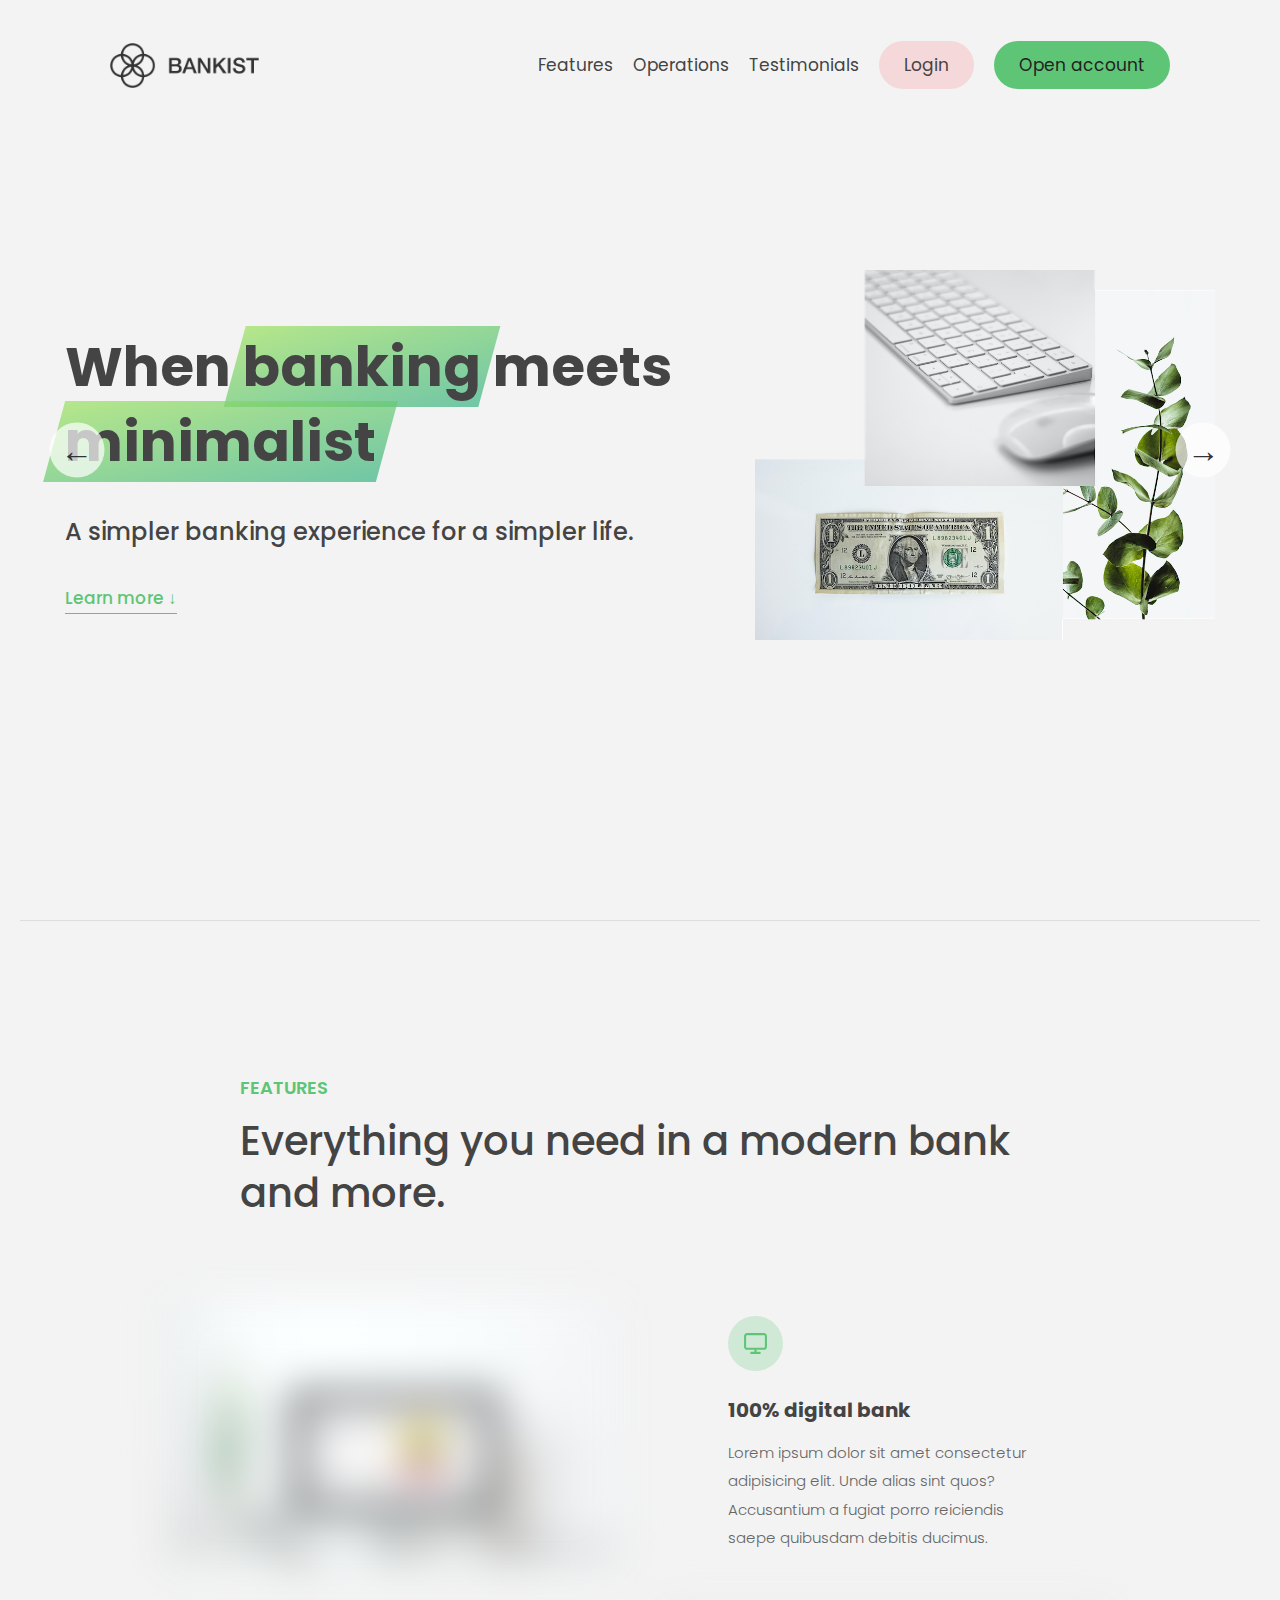
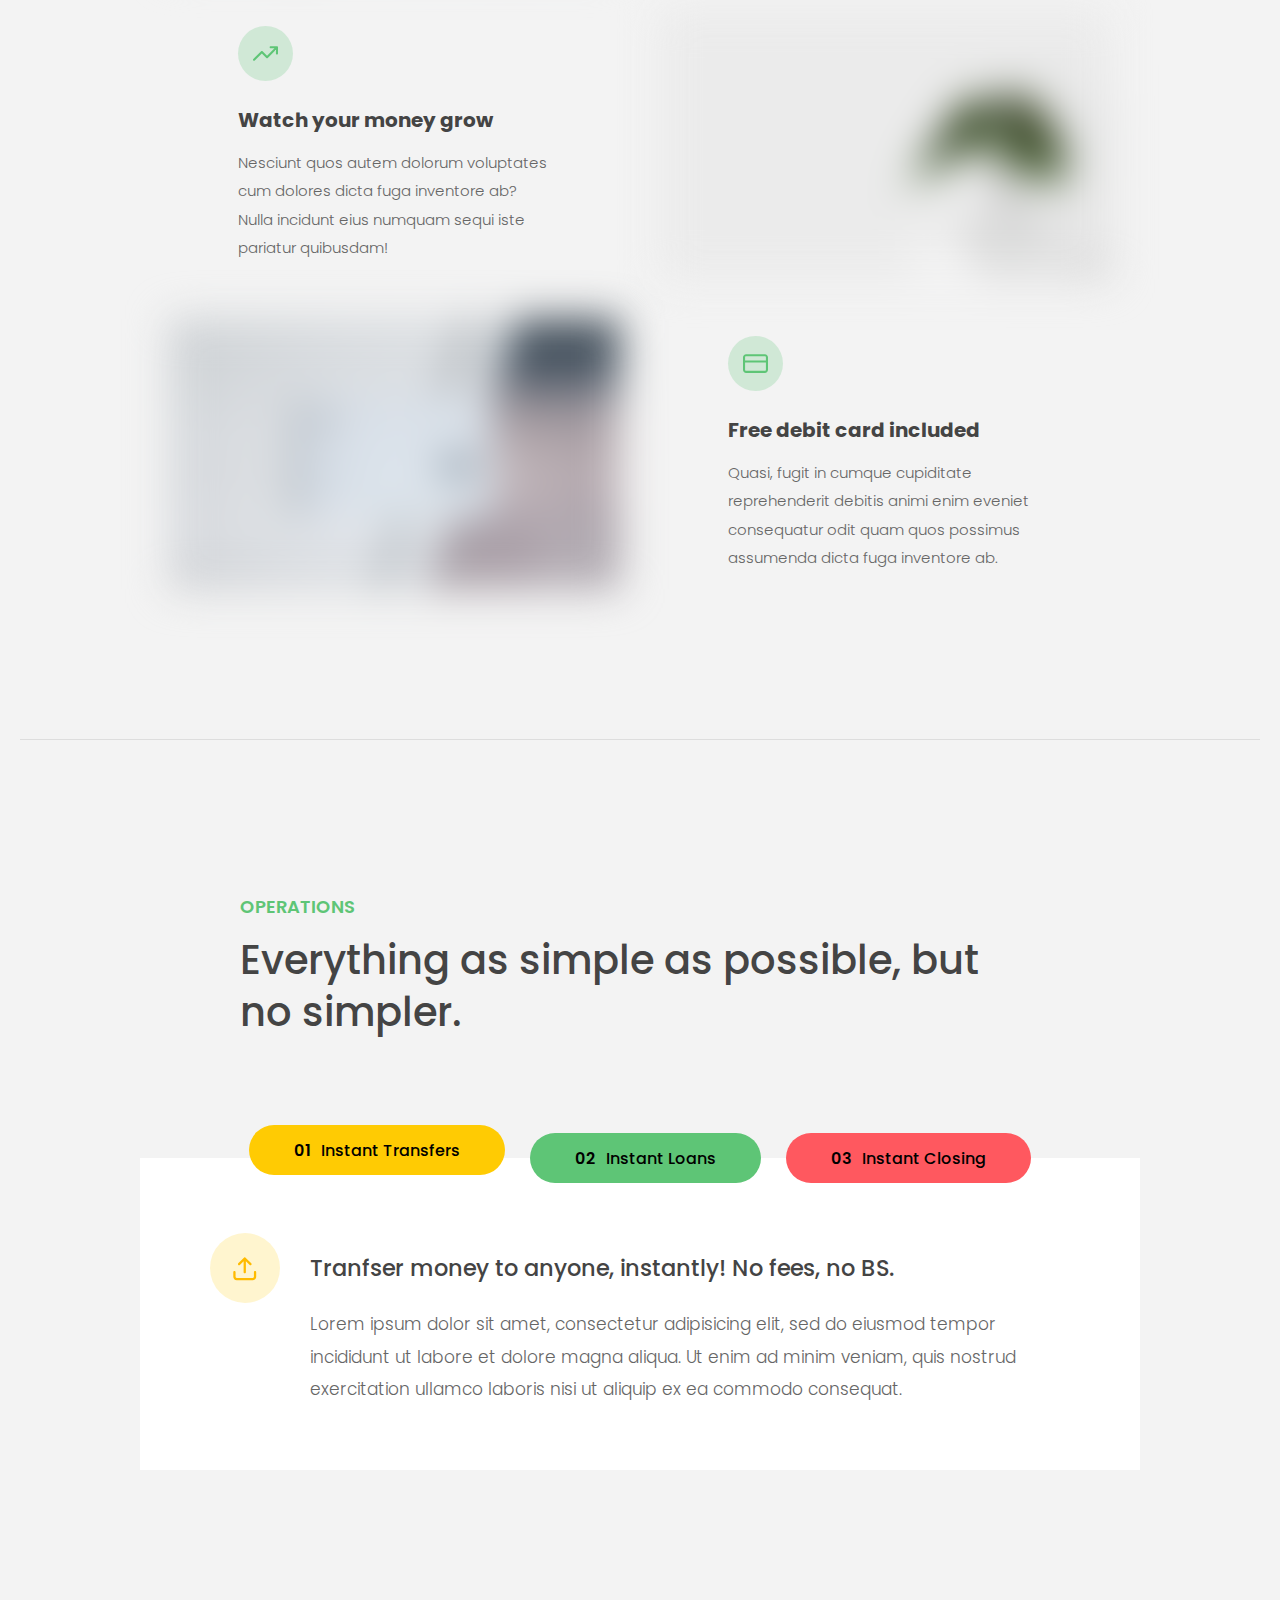
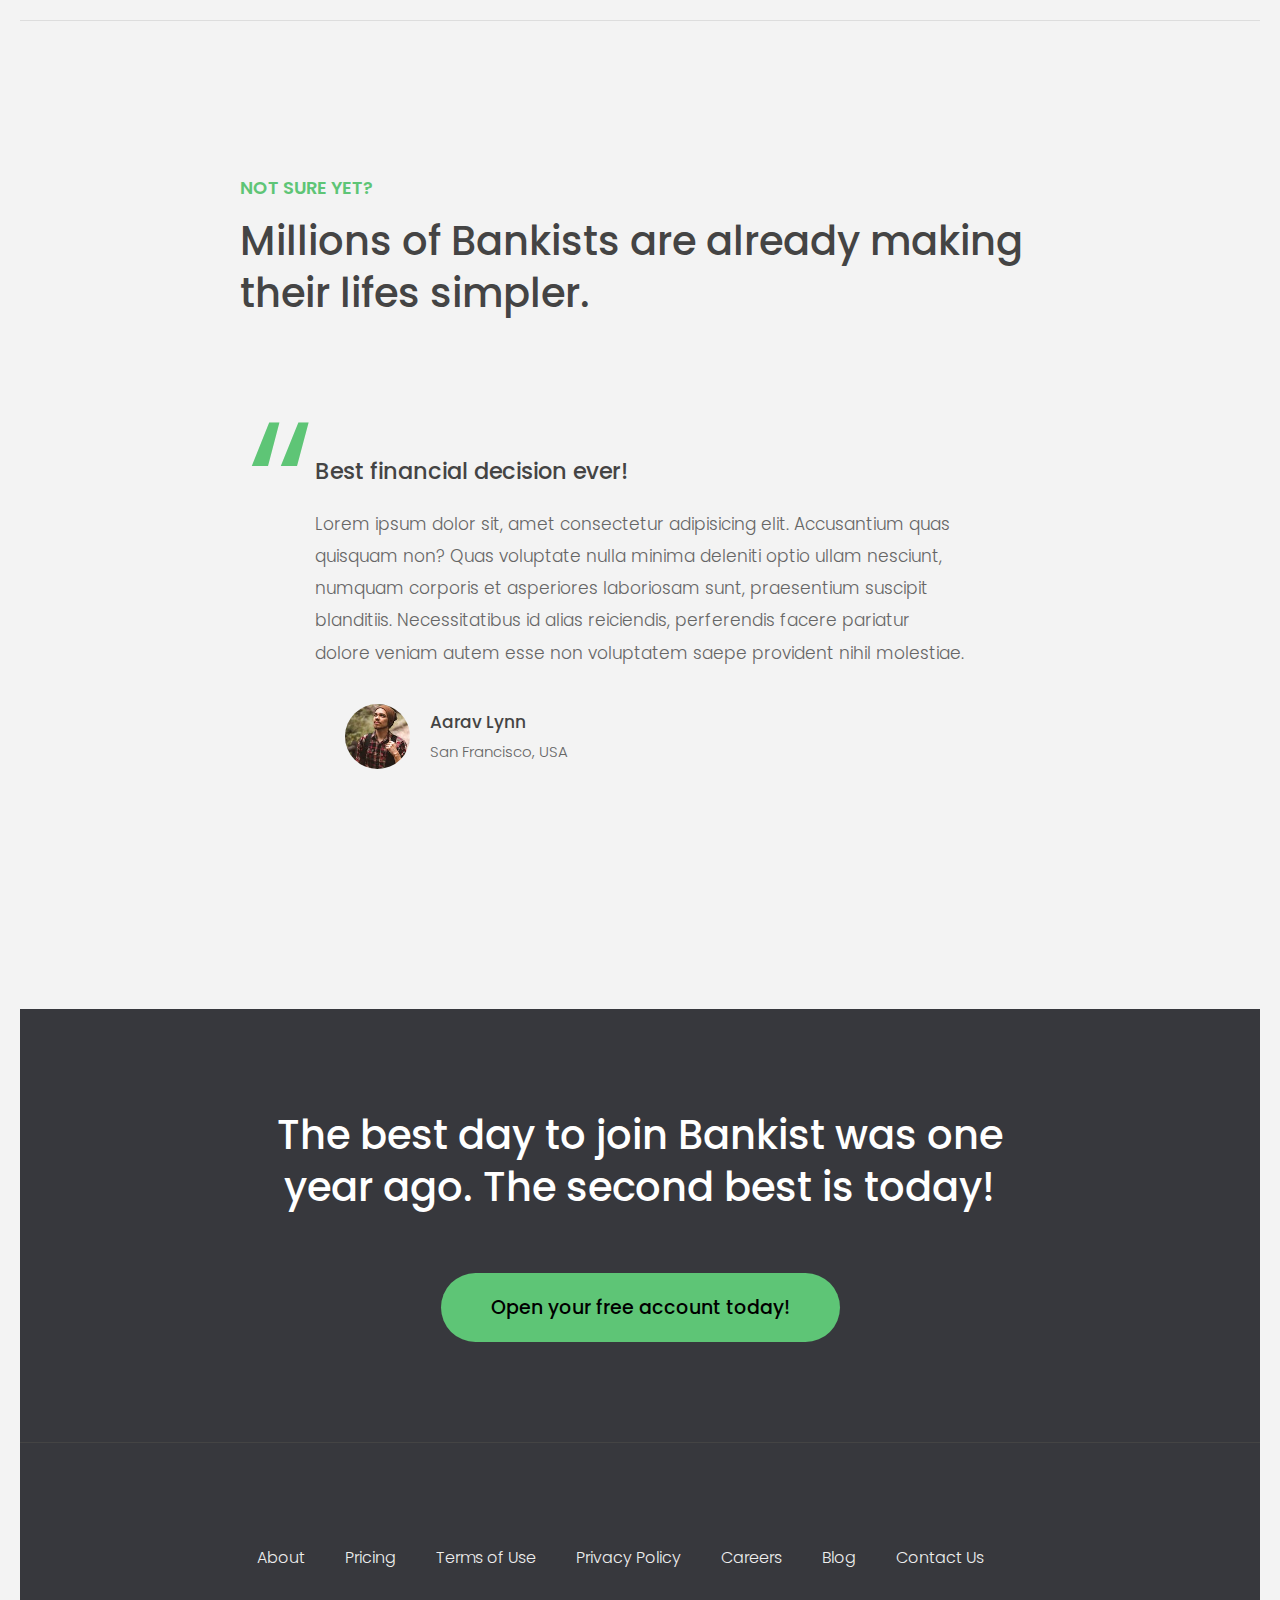
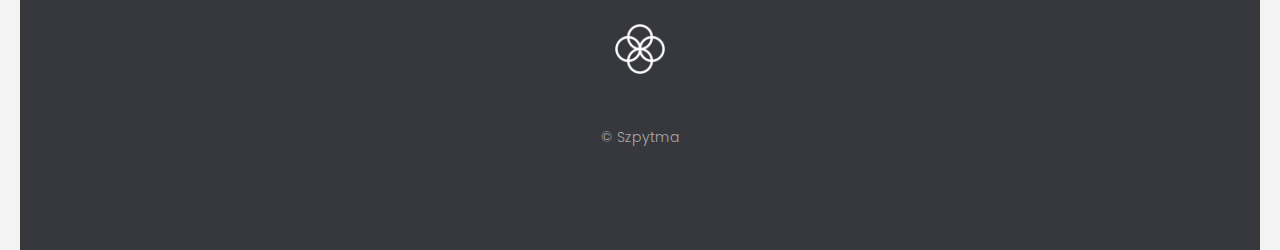
==== commit f7ca14e5: "implementing smooth scrolling" ====
--- a/index.html
+++ b/index.html
@@ -36,7 +36,7 @@
             <a class="nav__link nav__login--btn" href="/account.html">Login</a>
           </li>
           <li class="nav__item">
-            <a class="hidden nav__link nav__link--btn btn--show-modal" href="#"
+            <a class="nav__link nav__link--btn btn--show-modal" href="#"
               >Open account</a
             >
           </li>
@@ -323,7 +323,7 @@
         </li>
       </ul>
       <img src="img/icon.png" alt="Logo" class="footer__logo" />
-      <p class="footer__copyright">&copy; Copyright by</p>
+      <p class="footer__copyright">&copy; Szpytma</p>
     </footer>
 
     <div class="modal hidden">
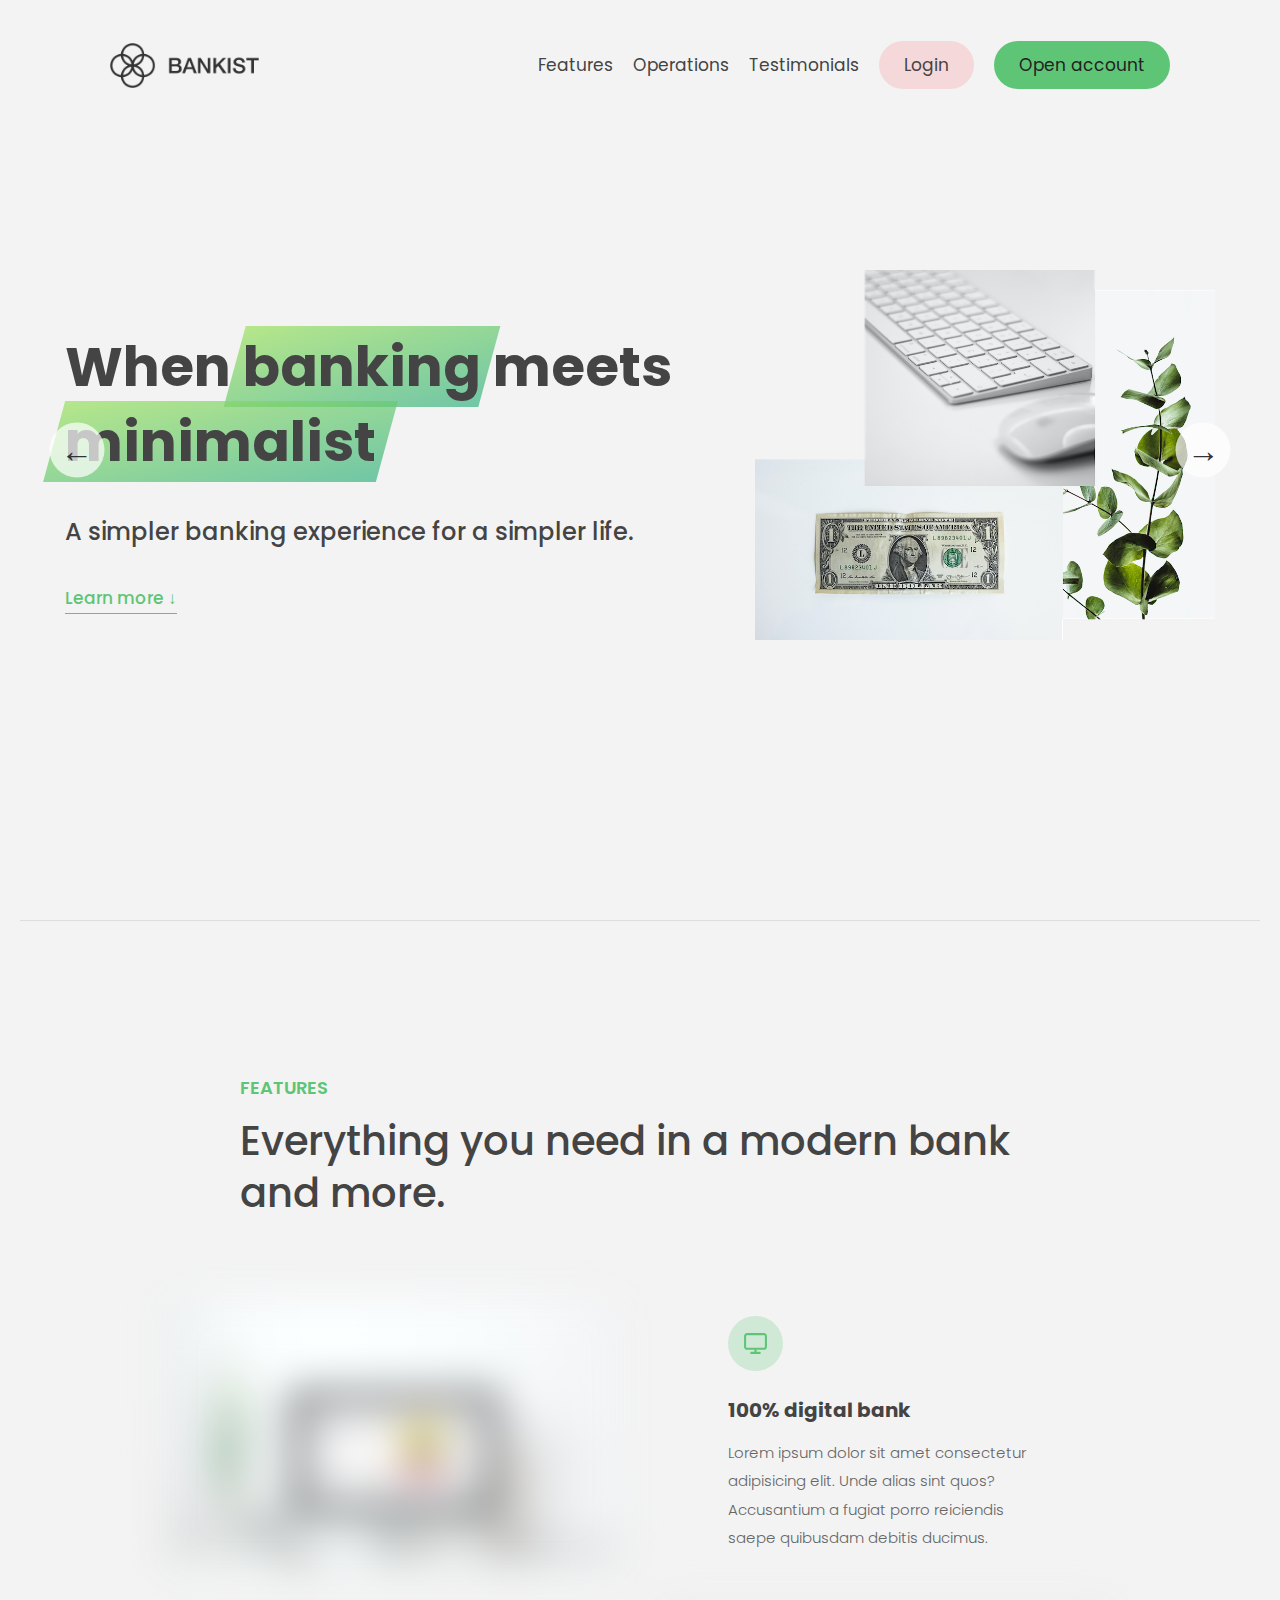
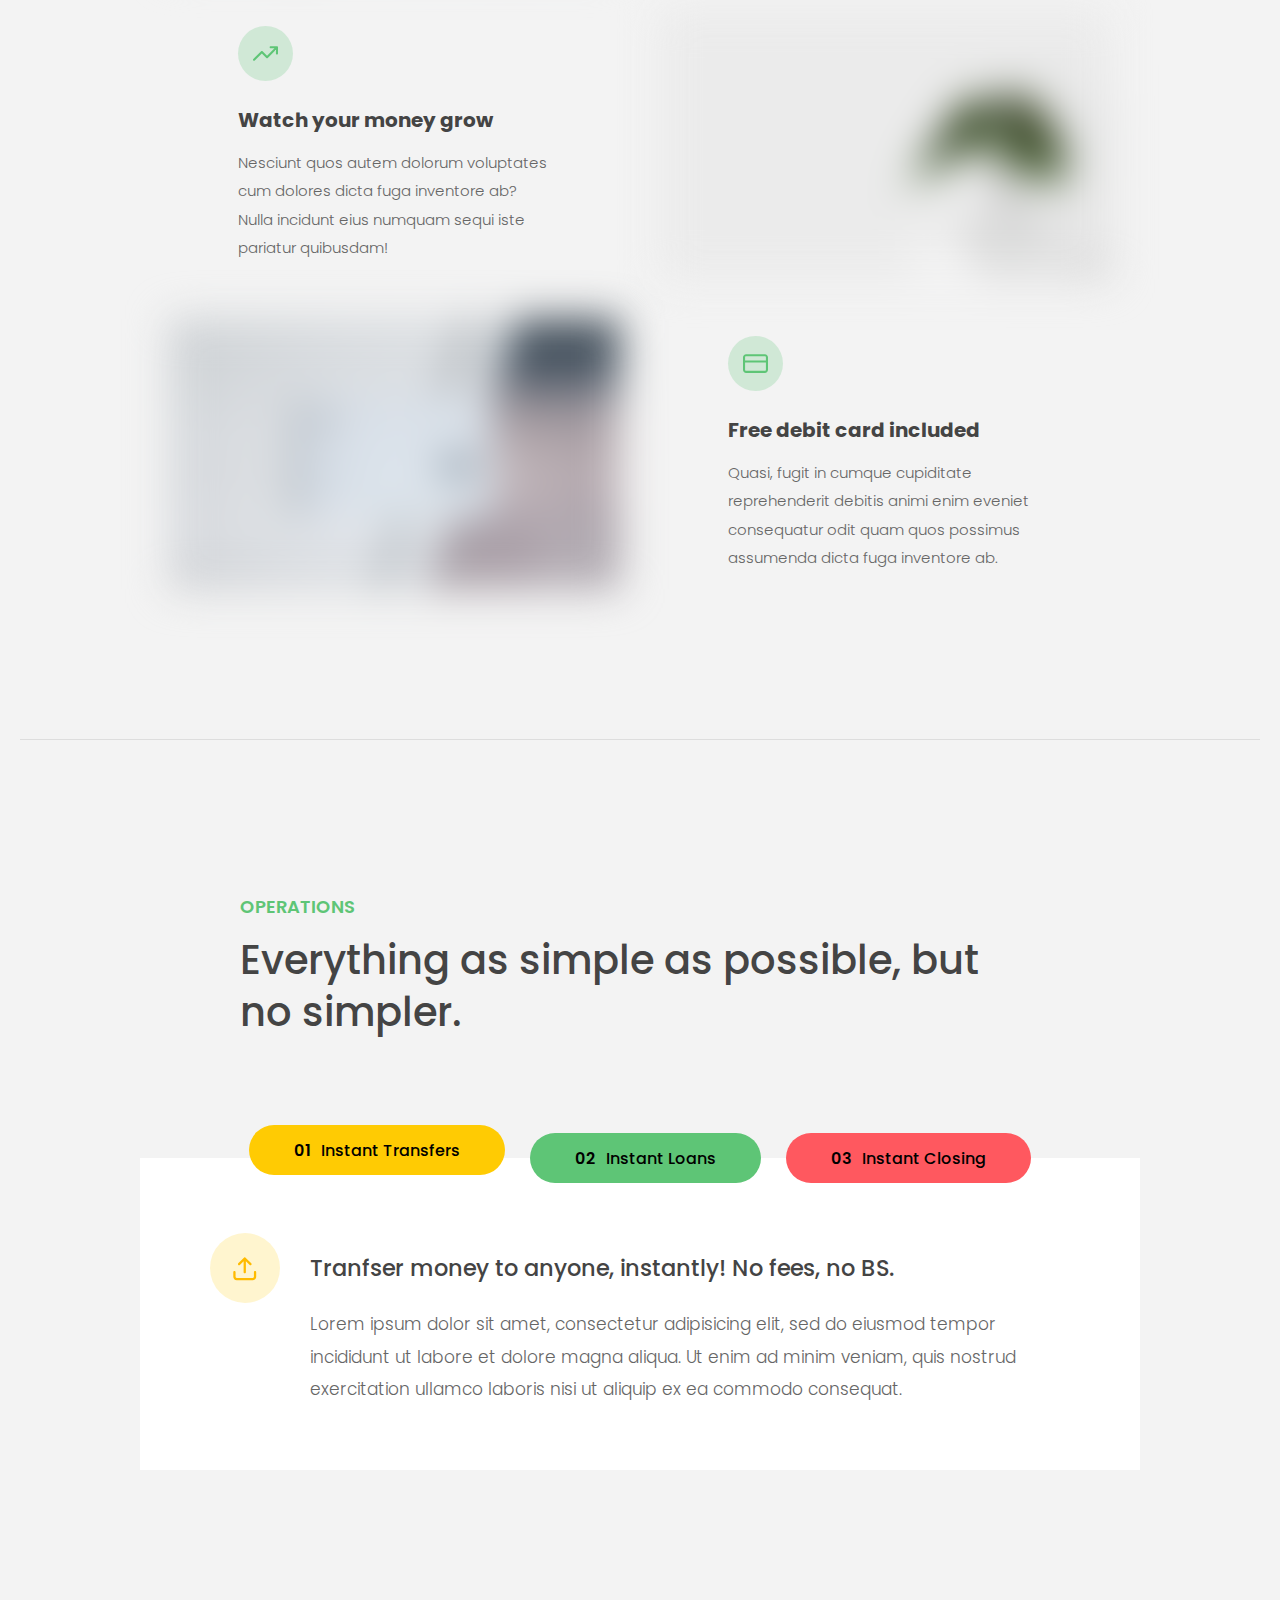
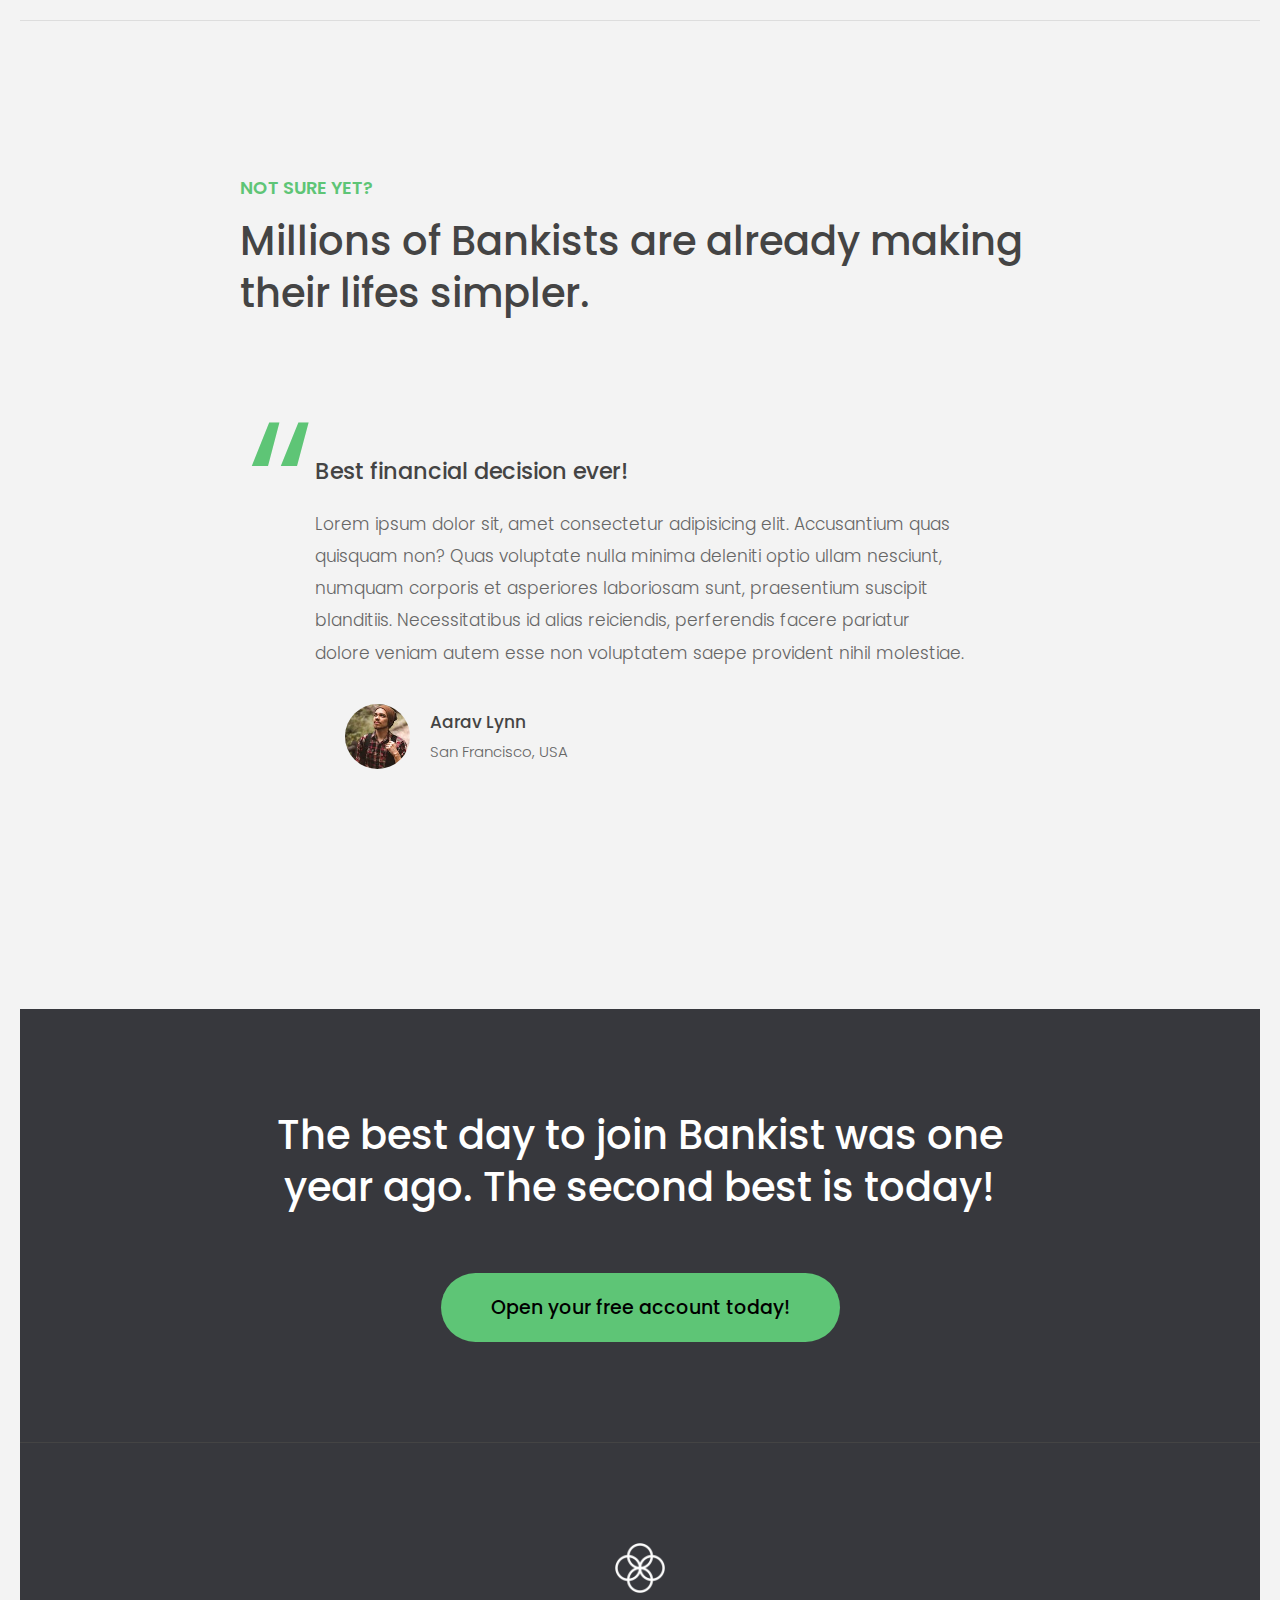
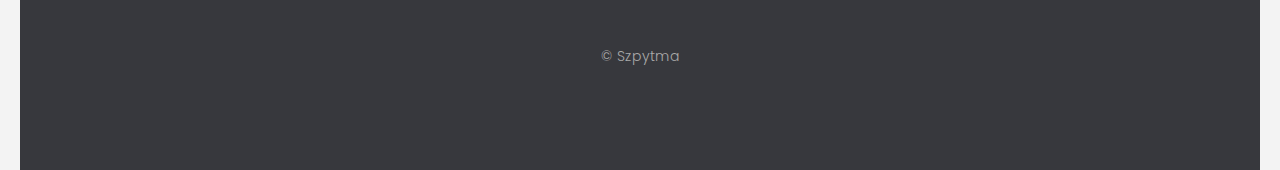
==== commit 826072cc: "page navigation implemented" ====
--- a/index.html
+++ b/index.html
@@ -299,7 +299,7 @@
     </section>
 
     <footer class="footer">
-      <ul class="footer__nav">
+      <ul class="hidden footer__nav">
         <li class="footer__item">
           <a class="footer__link" href="#">About</a>
         </li>
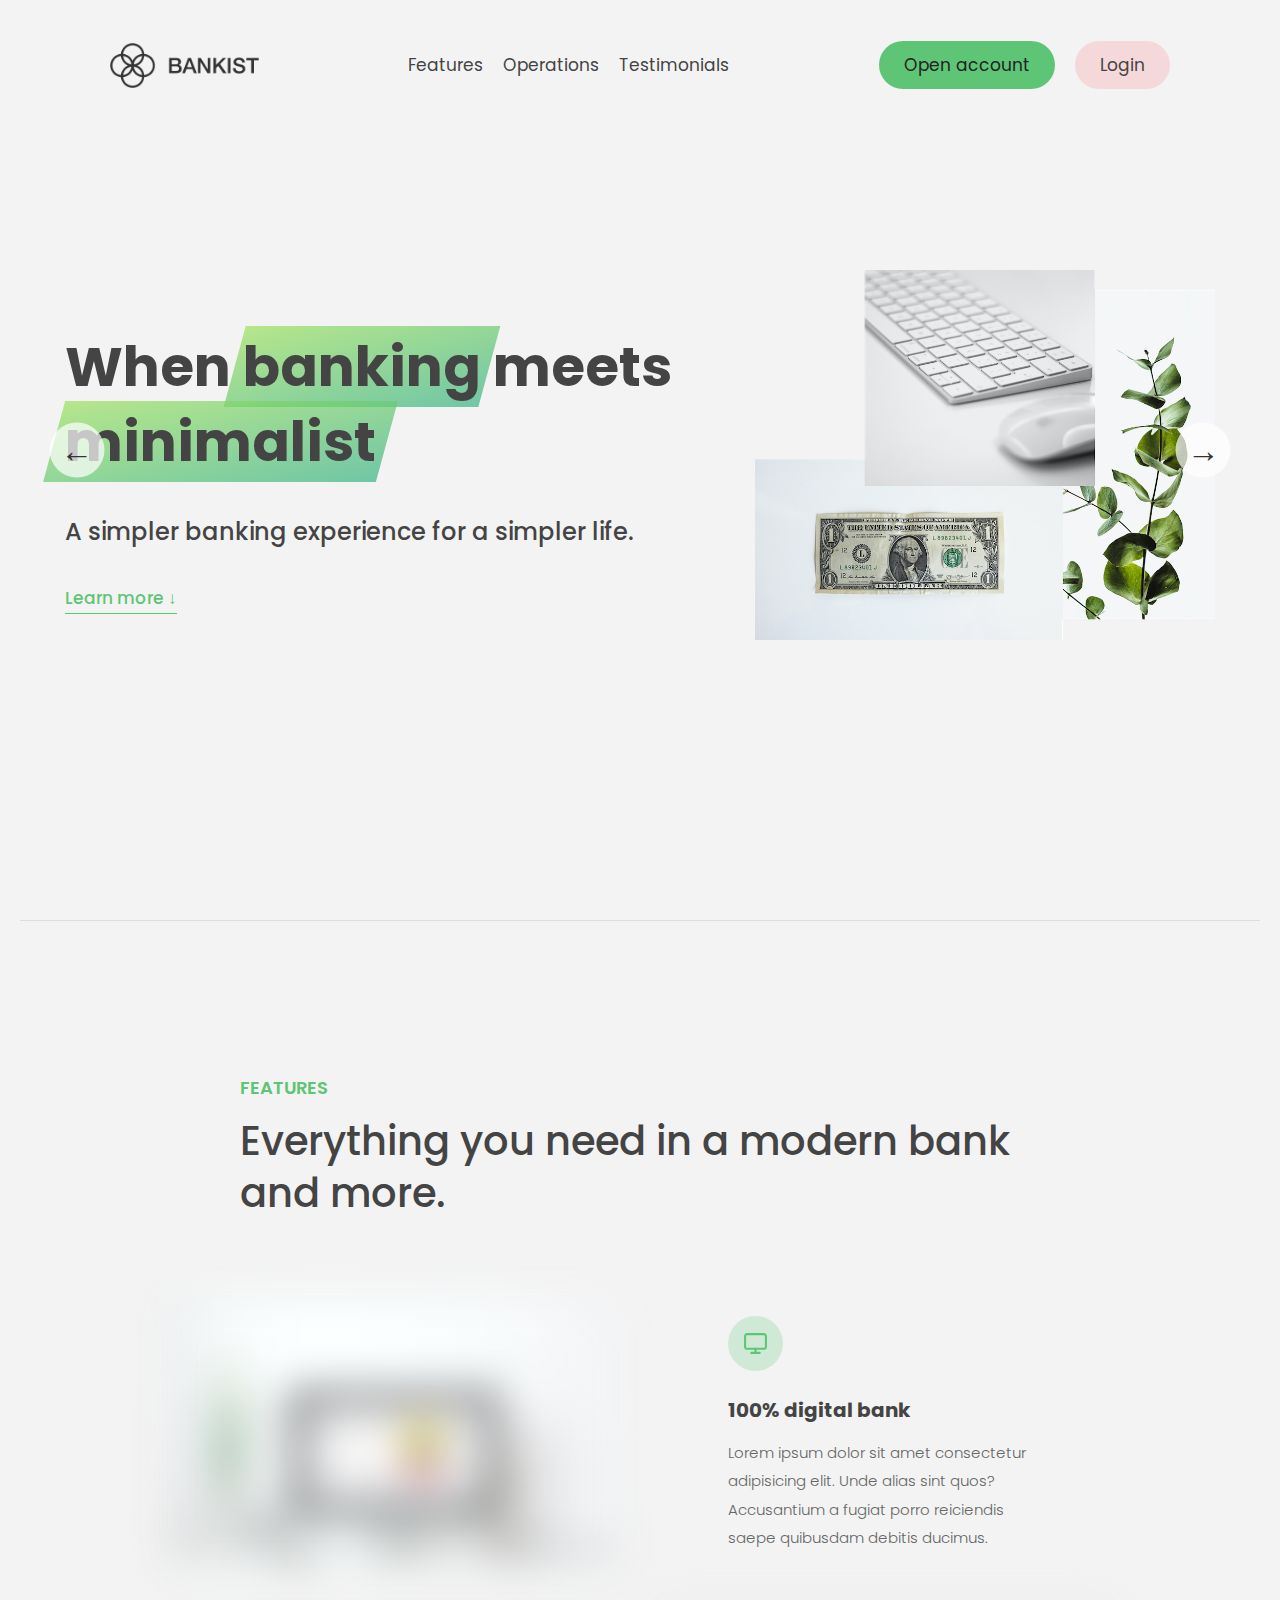
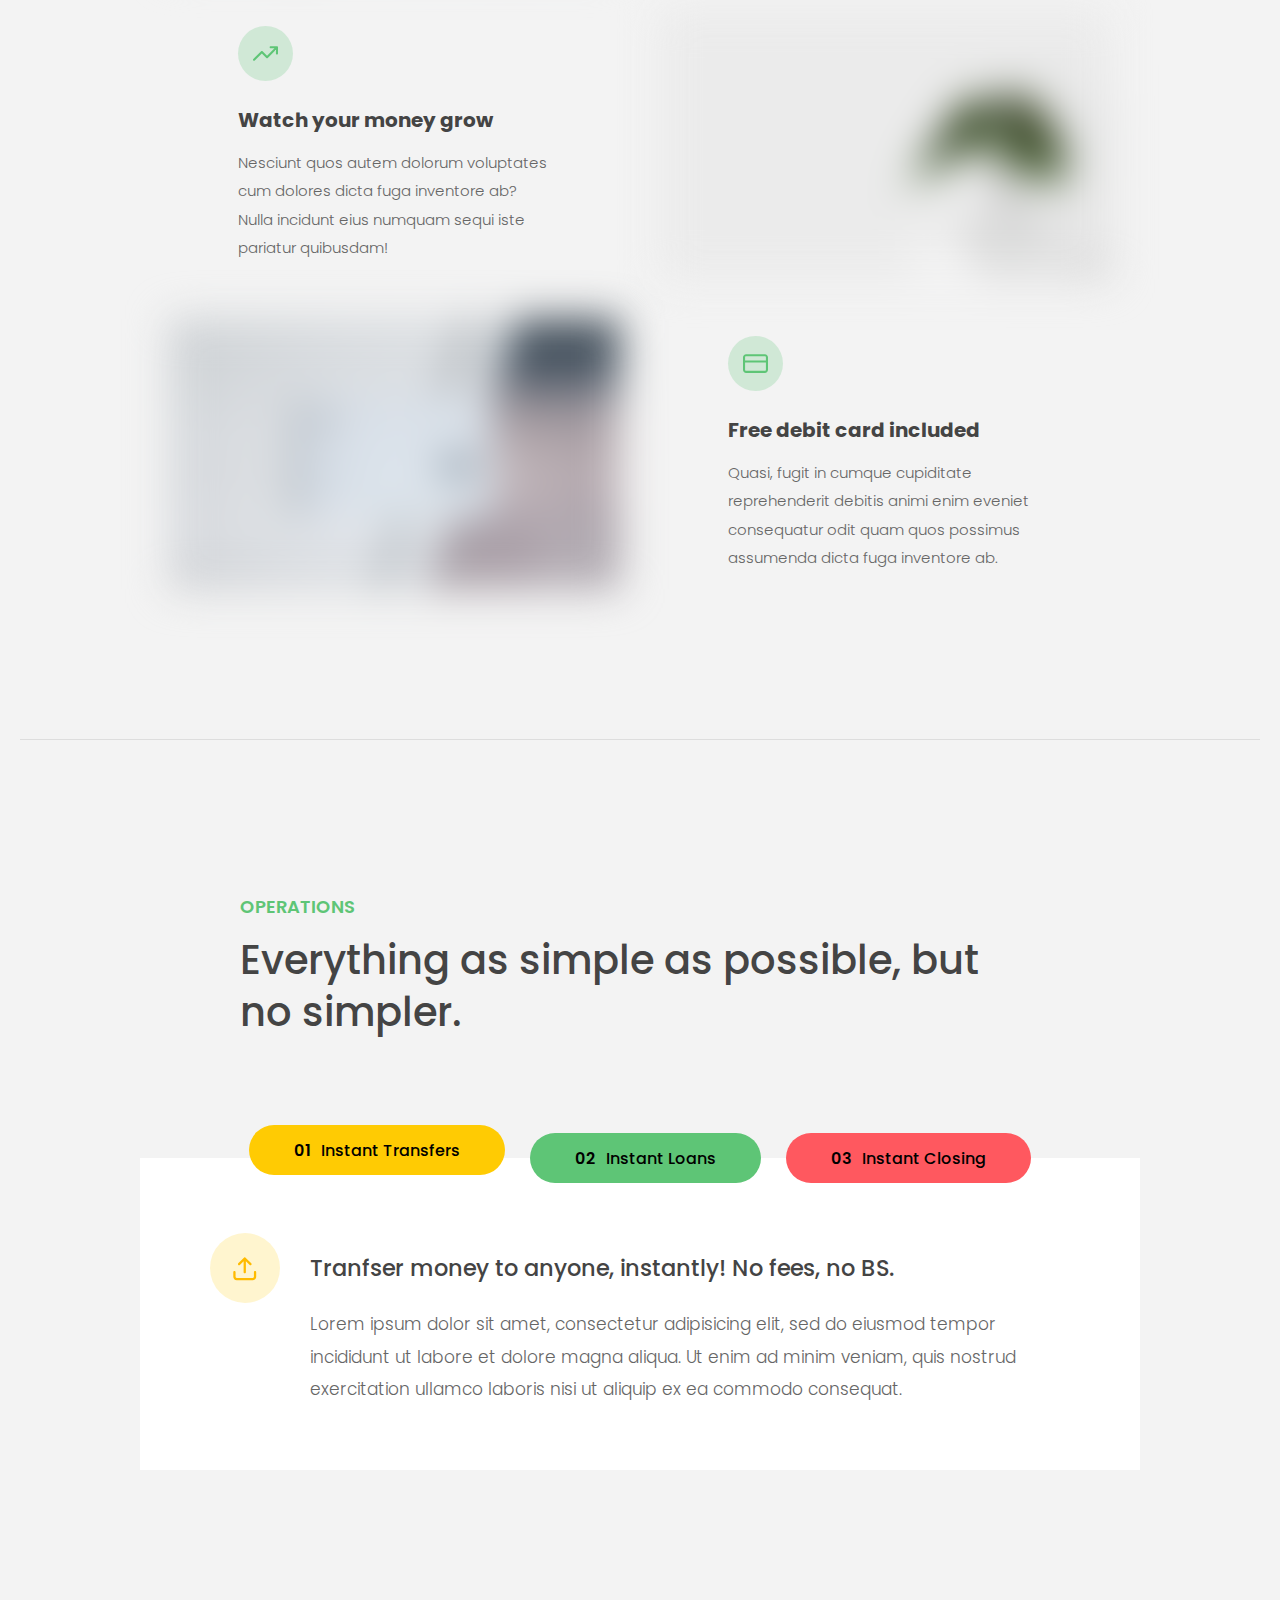
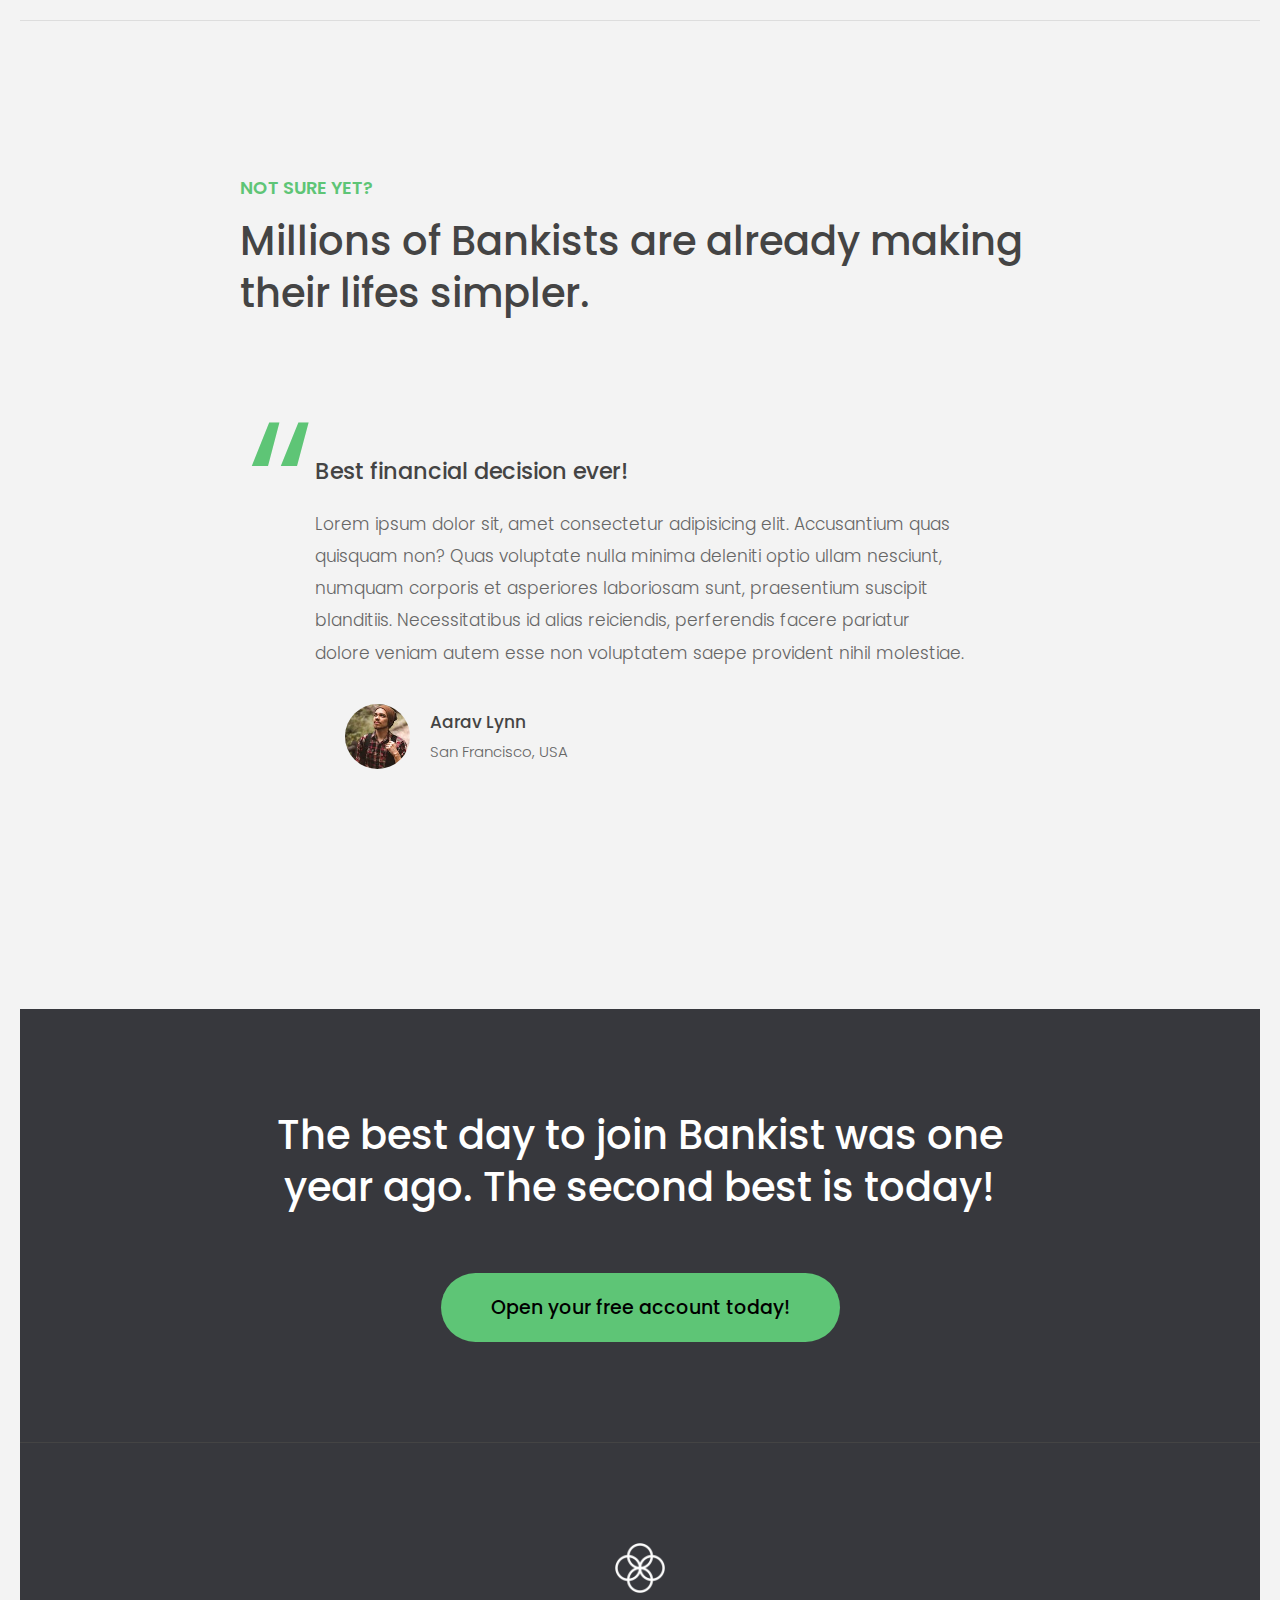
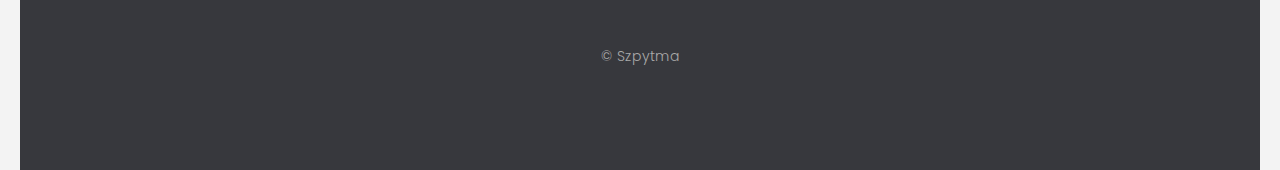
==== commit bd3e1141: "fixing link positions" ====
--- a/index.html
+++ b/index.html
@@ -33,14 +33,21 @@
             <a class="nav__link" href="#section--3">Testimonials</a>
           </li>
           <li class="nav__item">
-            <a class="nav__link nav__login--btn" href="/account.html">Login</a>
-          </li>
-          <li class="nav__item">
+            
+          </li>
+        </ul>
+        <login>
+          <ul class="login__links">
+          <li>
             <a class="nav__link nav__link--btn btn--show-modal" href="#"
-              >Open account</a
-            >
-          </li>
-        </ul>
+              >Open account</a>
+              </li>
+              <li>
+            <a class="nav__link nav__login--btn nav__item" href="/account.html">Login</a>
+          </li>
+          </ul>
+         
+        </login>
       </nav>
 
       <div class="header__title">
--- a/indexStyle.css
+++ b/indexStyle.css
@@ -141,6 +141,12 @@
   list-style: none;
 }
 
+.login__links {
+  display: flex;
+  align-items: center;
+  list-style: none;
+}
+
 .nav__item {
   margin-left: 2rem;
 }
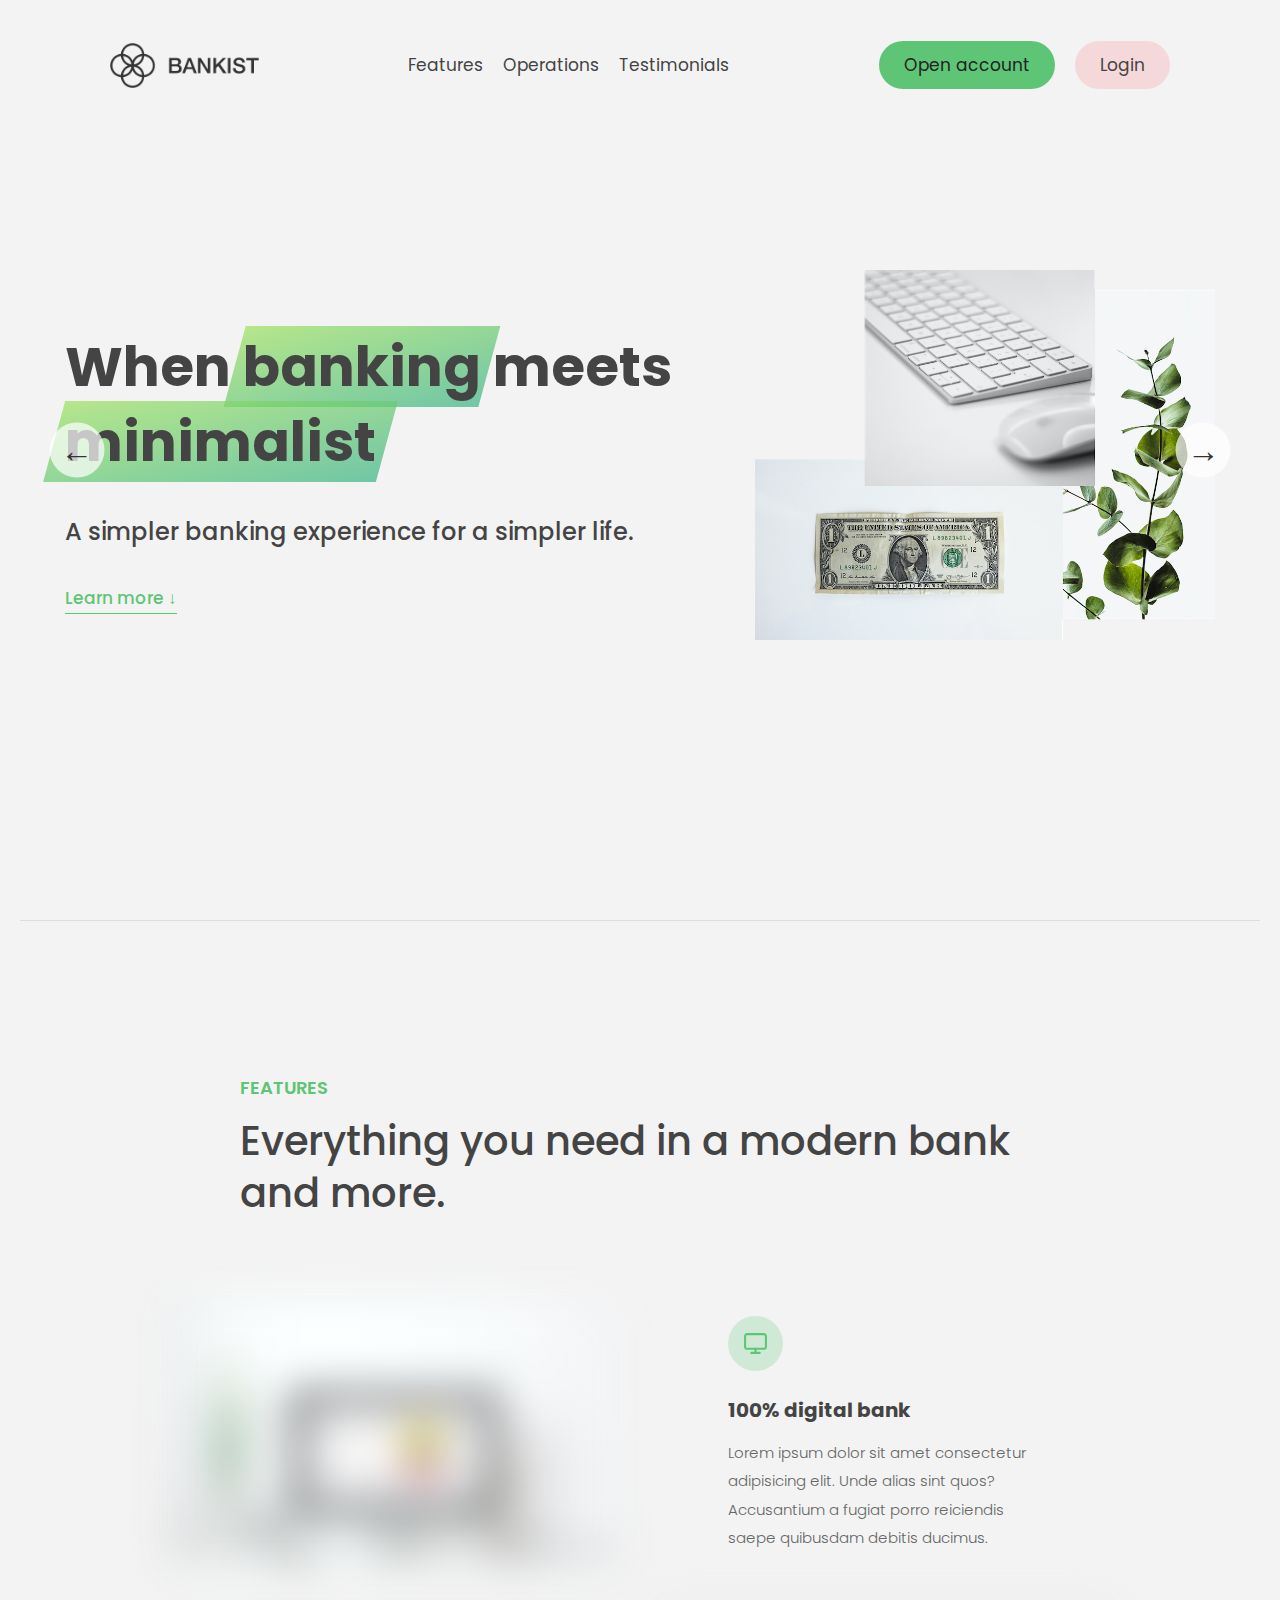
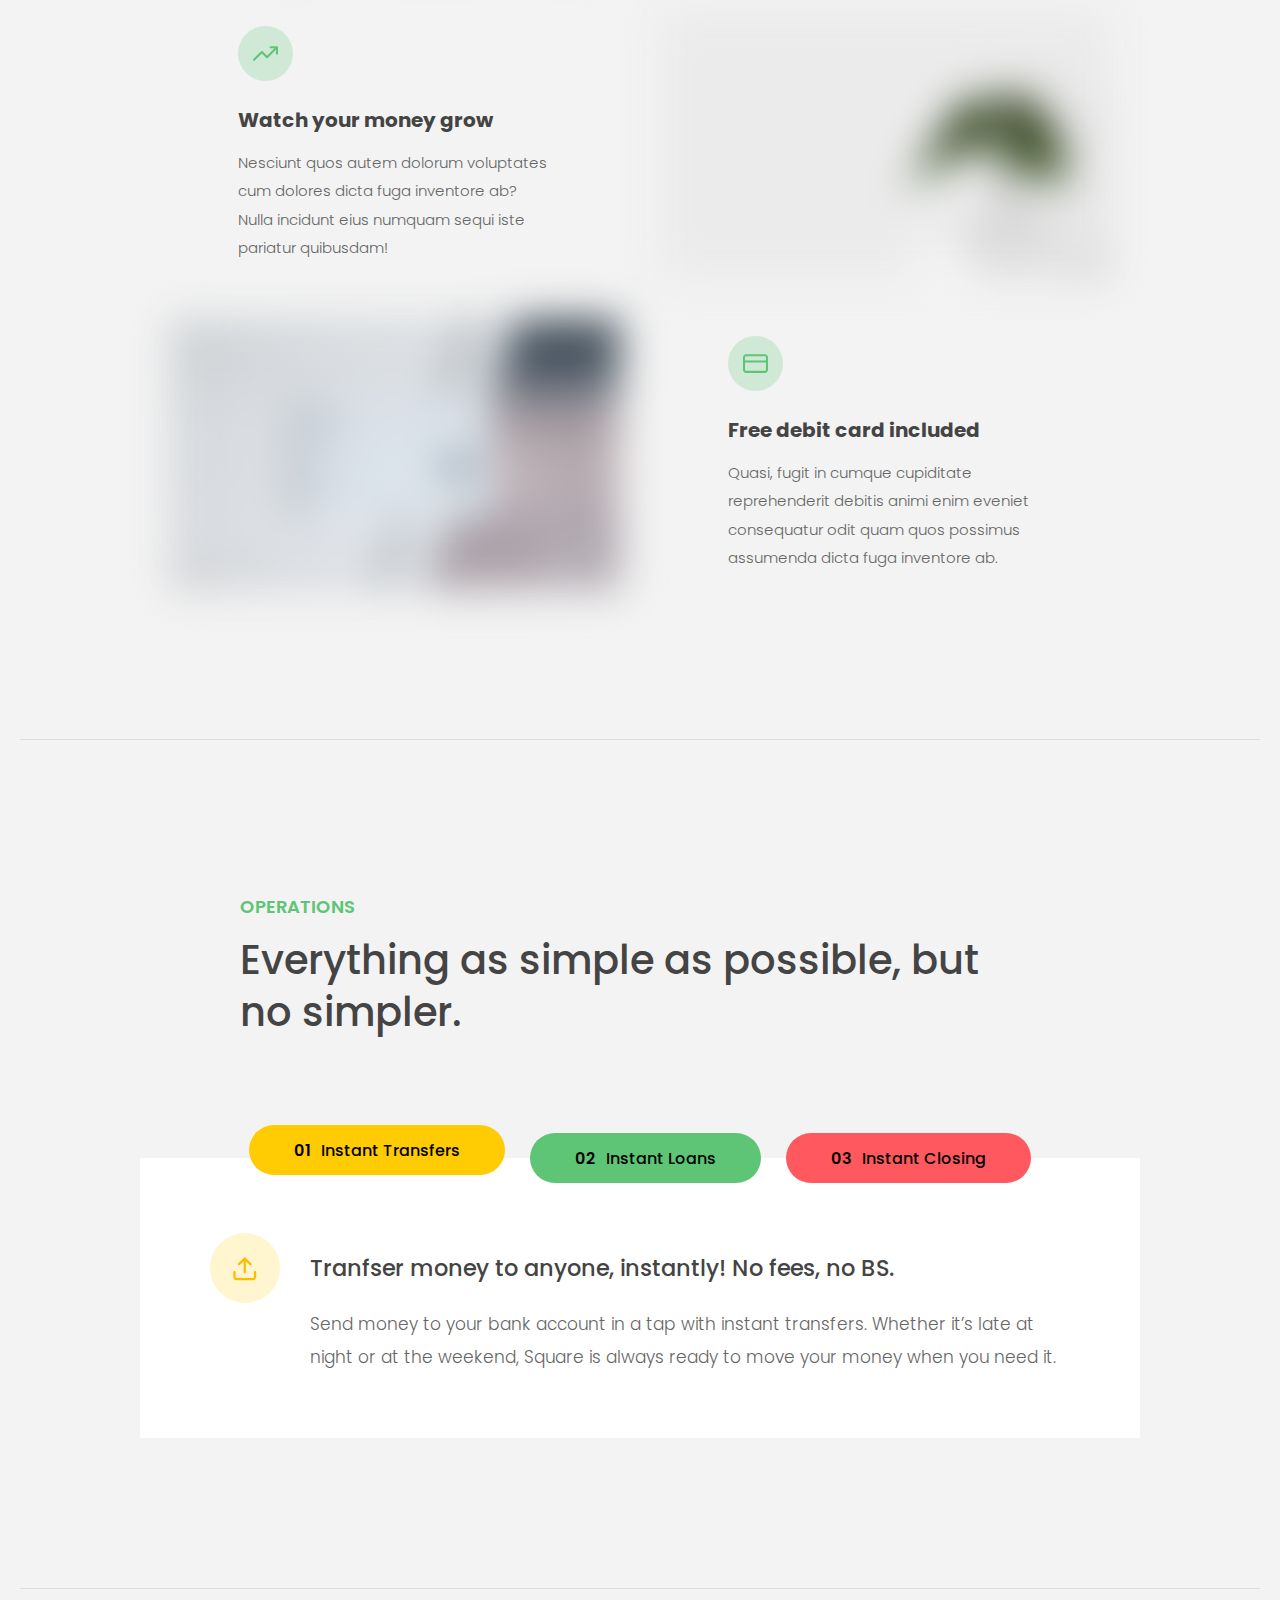
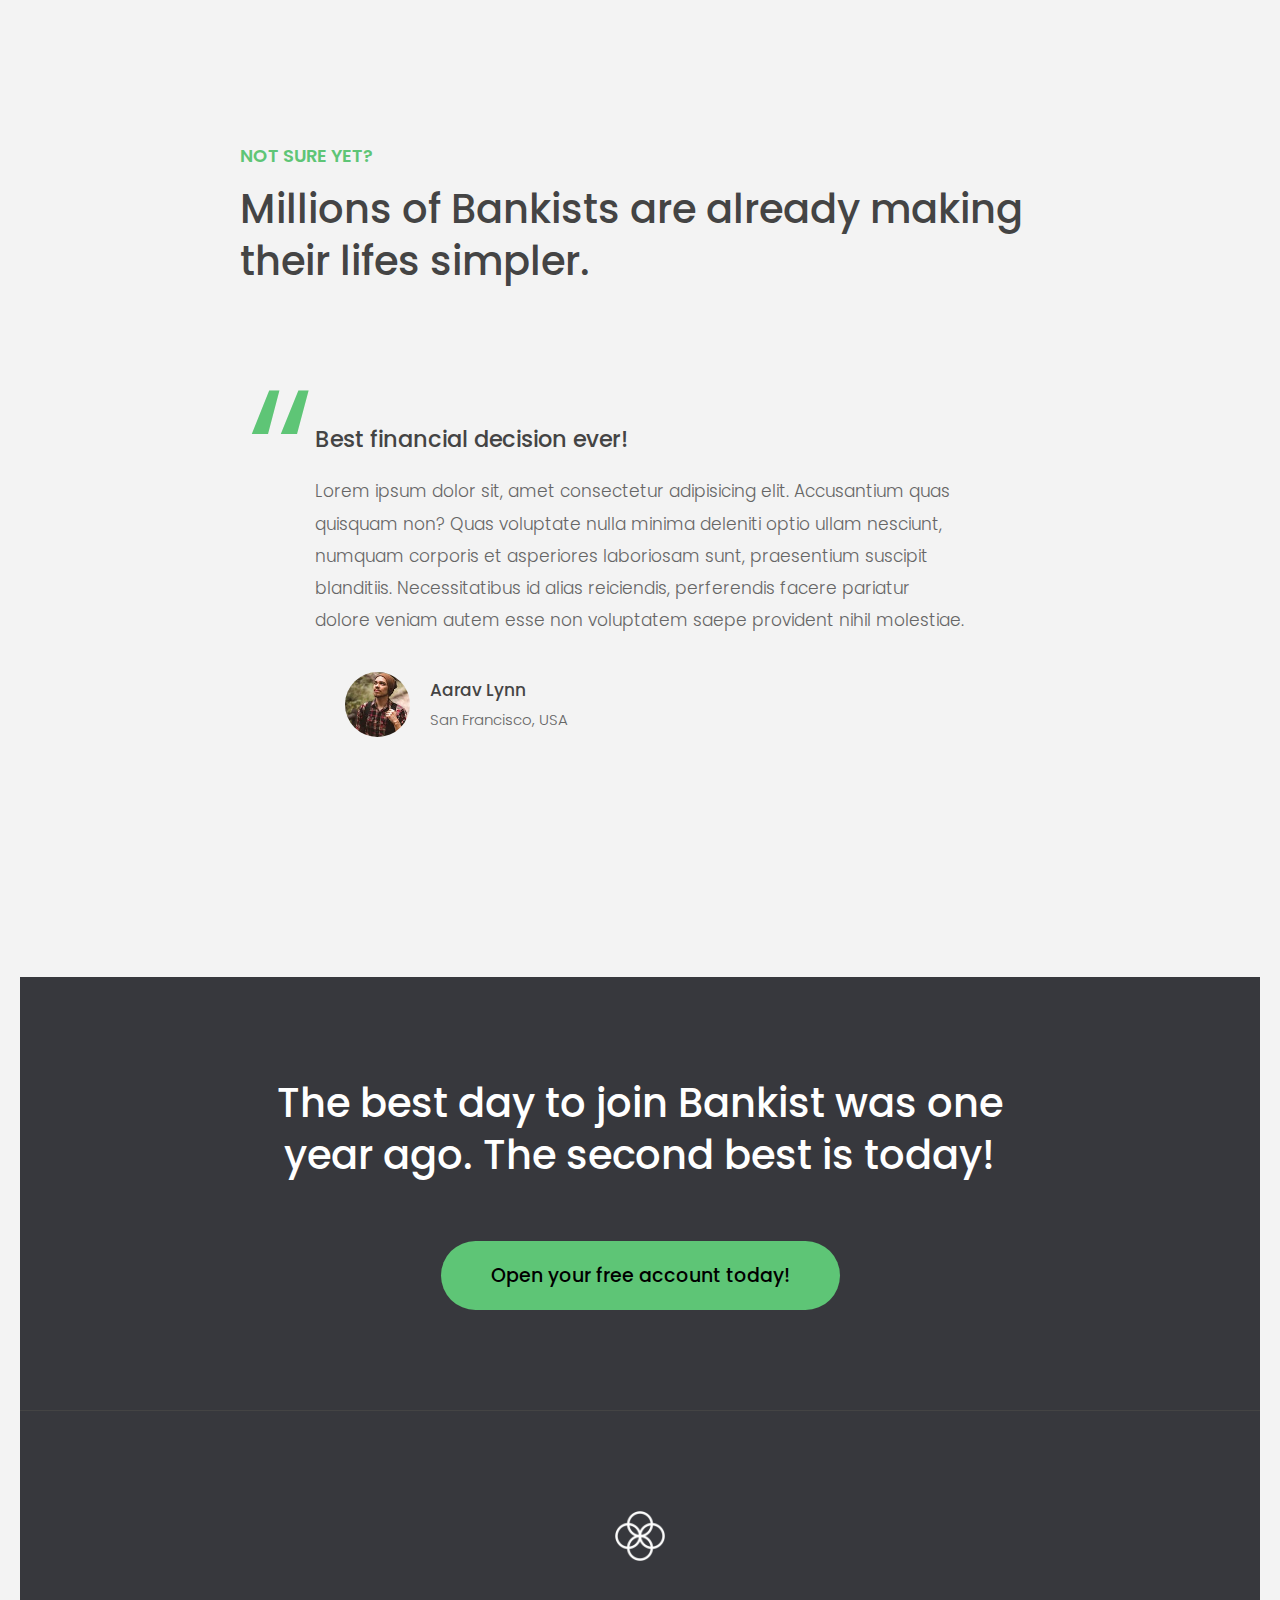
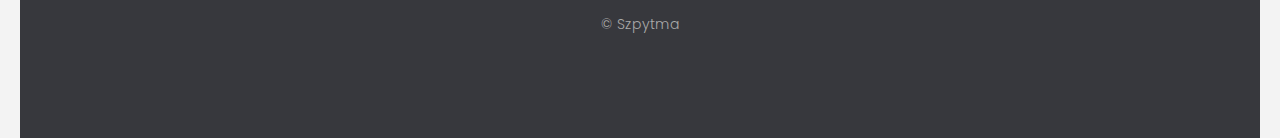
==== commit 316e3b1d: "tab components implemented on operations" ====
--- a/index.html
+++ b/index.html
@@ -174,10 +174,7 @@
             Tranfser money to anyone, instantly! No fees, no BS.
           </h5>
           <p>
-            Lorem ipsum dolor sit amet, consectetur adipisicing elit, sed do
-            eiusmod tempor incididunt ut labore et dolore magna aliqua. Ut enim
-            ad minim veniam, quis nostrud exercitation ullamco laboris nisi ut
-            aliquip ex ea commodo consequat.
+            Send money to your bank account in a tap with instant transfers. Whether it’s late at night or at the weekend, Square is always ready to move your money when you need it.
           </p>
         </div>
 
@@ -191,10 +188,9 @@
             Buy a home or make your dreams come true, with instant loans.
           </h5>
           <p>
-            Duis aute irure dolor in reprehenderit in voluptate velit esse
-            cillum dolore eu fugiat nulla pariatur. Excepteur sint occaecat
-            cupidatat non proident, sunt in culpa qui officia deserunt mollit
-            anim id est laborum.
+           Finance your goals with personal loans between €1,000 and €35,000 for eligible customers. Enjoy our market leading APR from 4.99%
+          No hidden fees, always
+          It’s free to start your loan application and we’ll always tell you all costs upfront, with no hidden terms or complicated small print
           </p>
         </div>
         <div class="operations__content operations__content--3">
@@ -207,10 +203,7 @@
             No longer need your account? No problem! Close it instantly.
           </h5>
           <p>
-            Excepteur sint occaecat cupidatat non proident, sunt in culpa qui
-            officia deserunt mollit anim id est laborum. Ut enim ad minim
-            veniam, quis nostrud exercitation ullamco laboris nisi ut aliquip ex
-            ea commodo consequat.
+        A bank account can be closed fairly quickly as long as your account is current, and the act of closing a bank account won't help or hurt your score on its own. If you're looking to make moves that could help improve your score, knowing what's in your credit report is a good first step.
           </p>
         </div>
       </div>
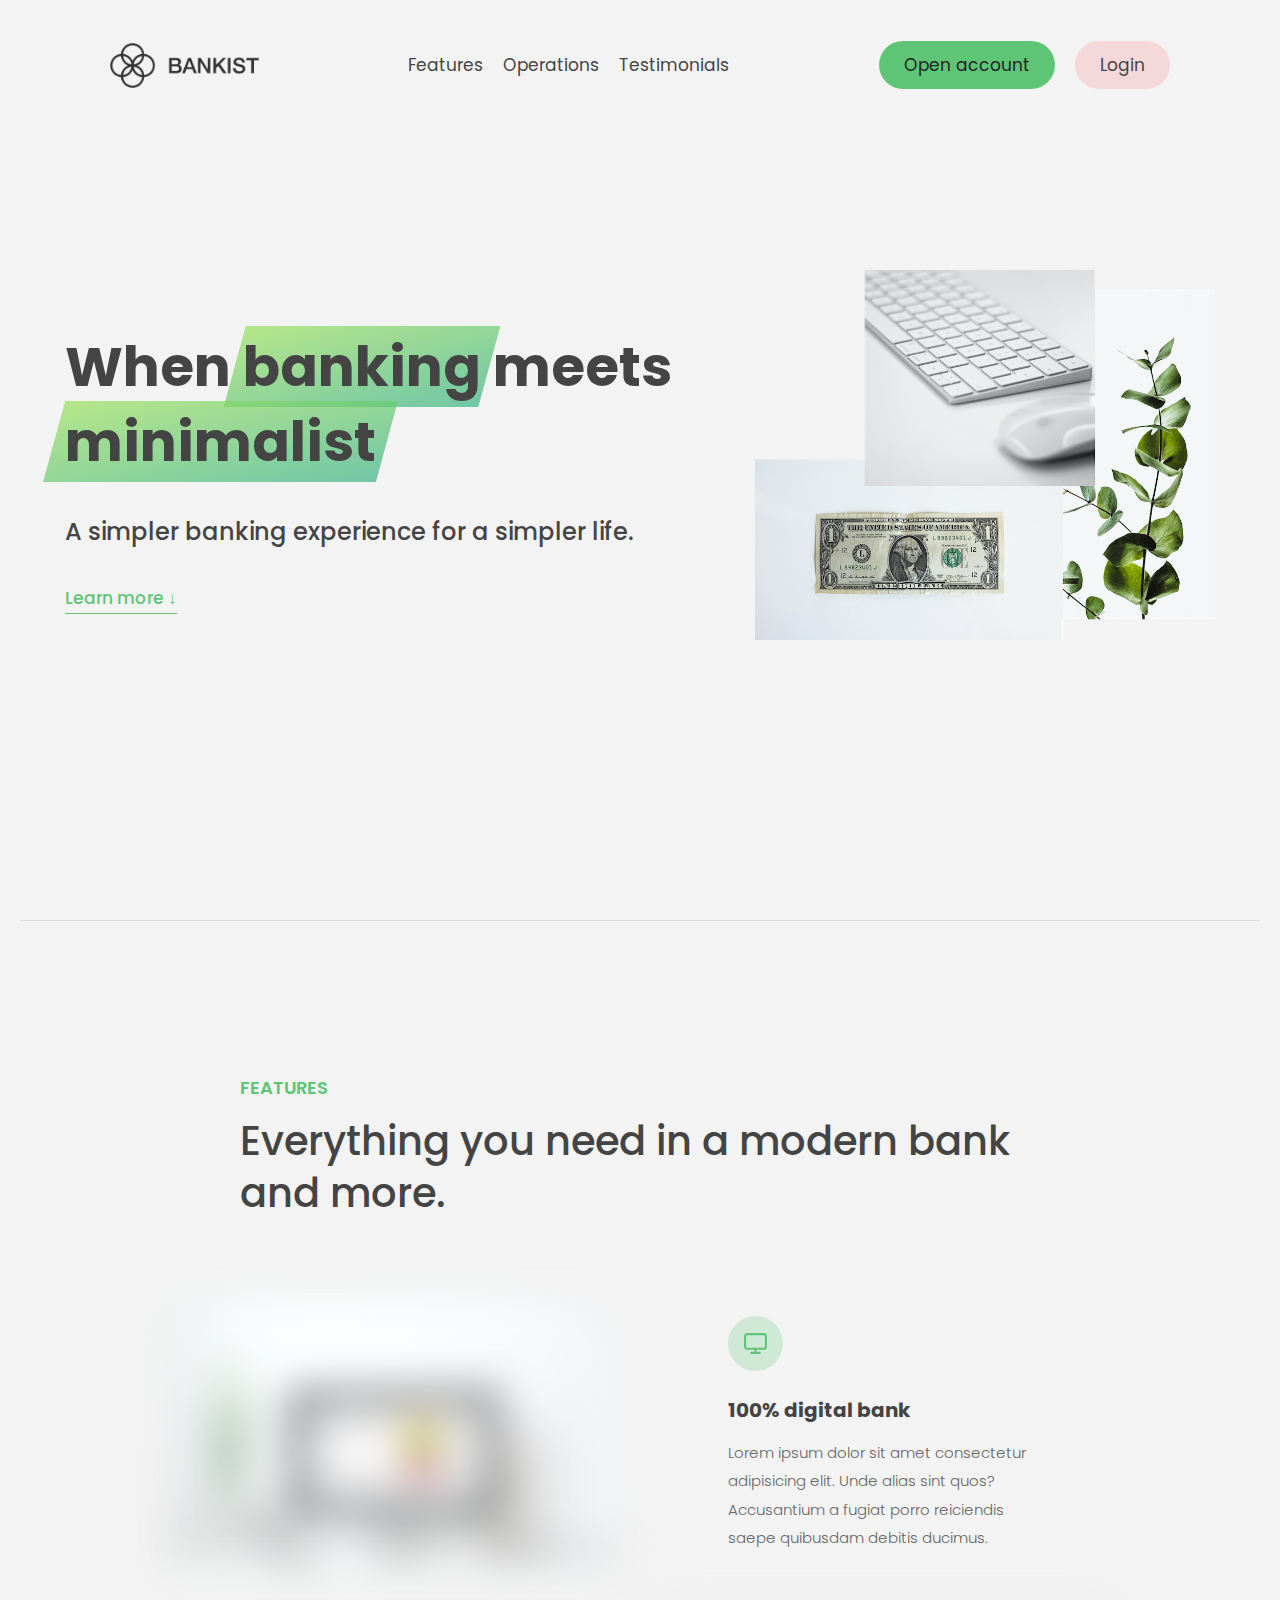
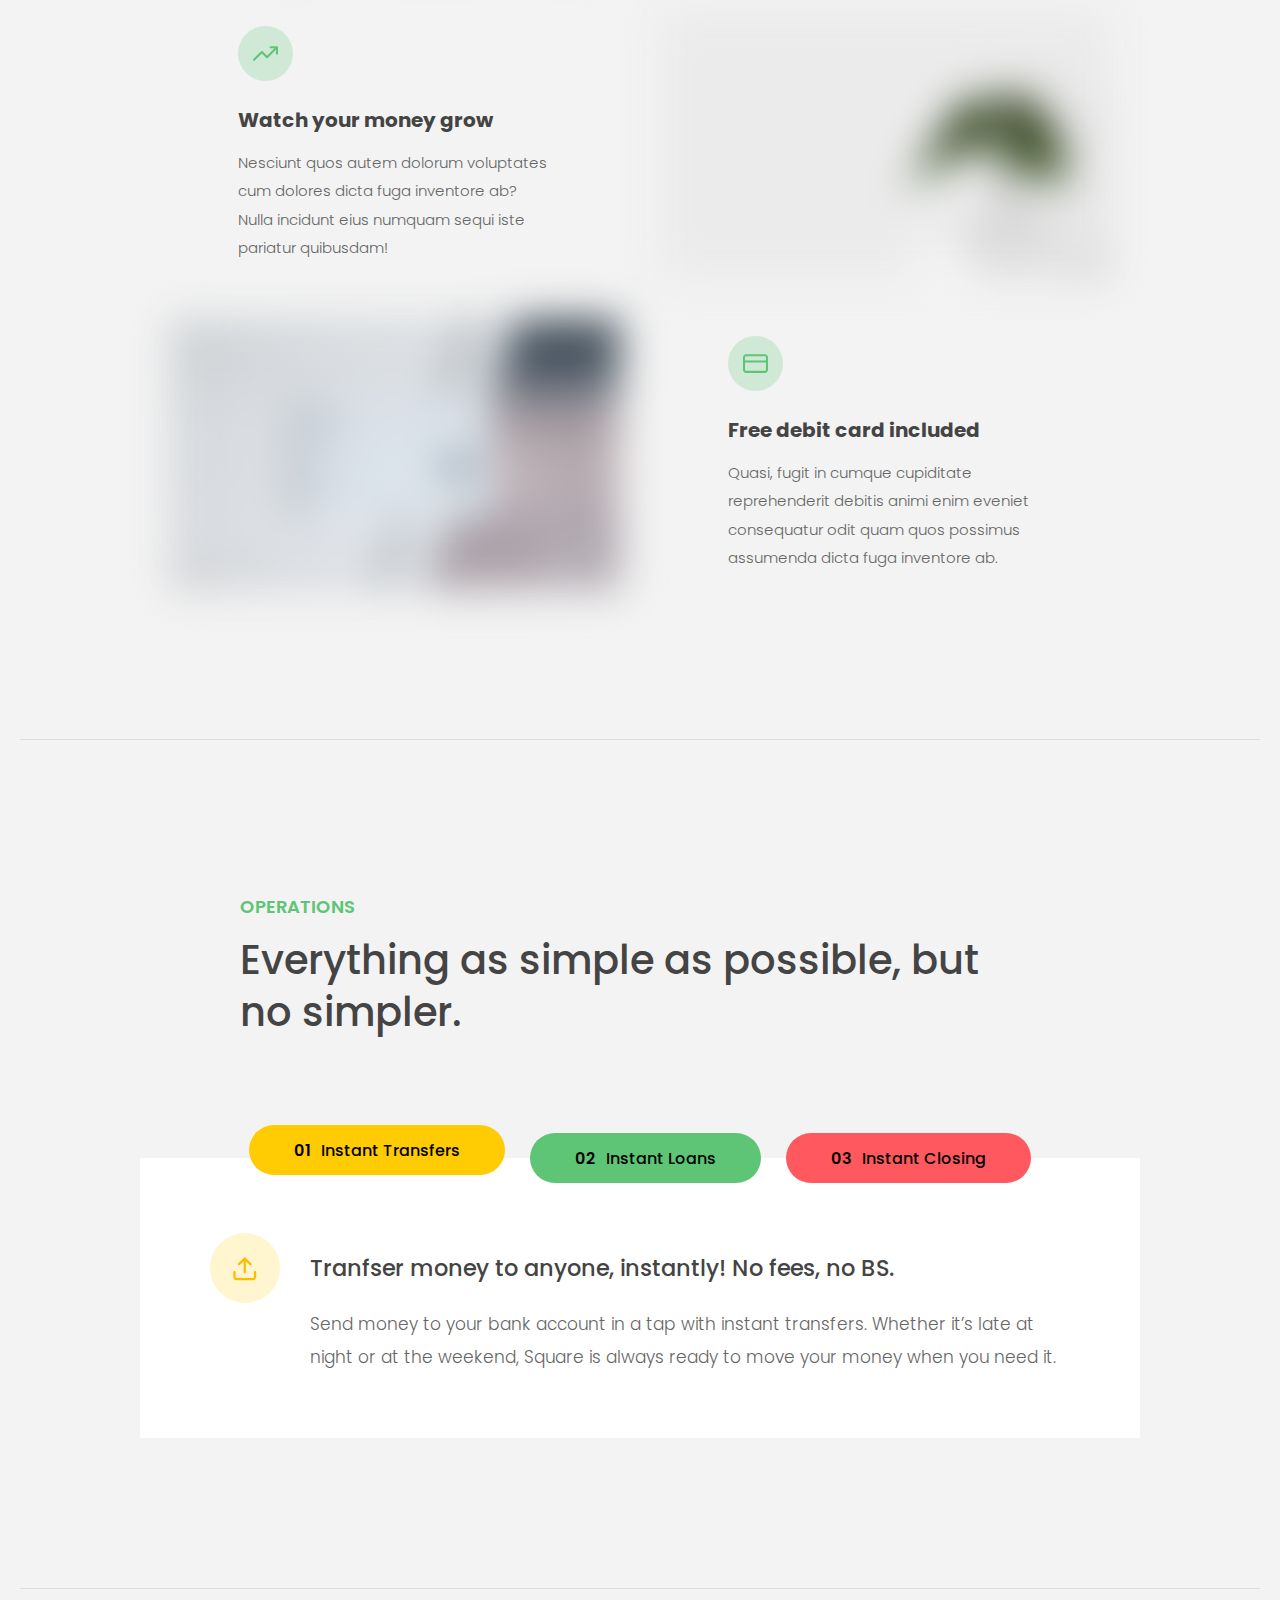
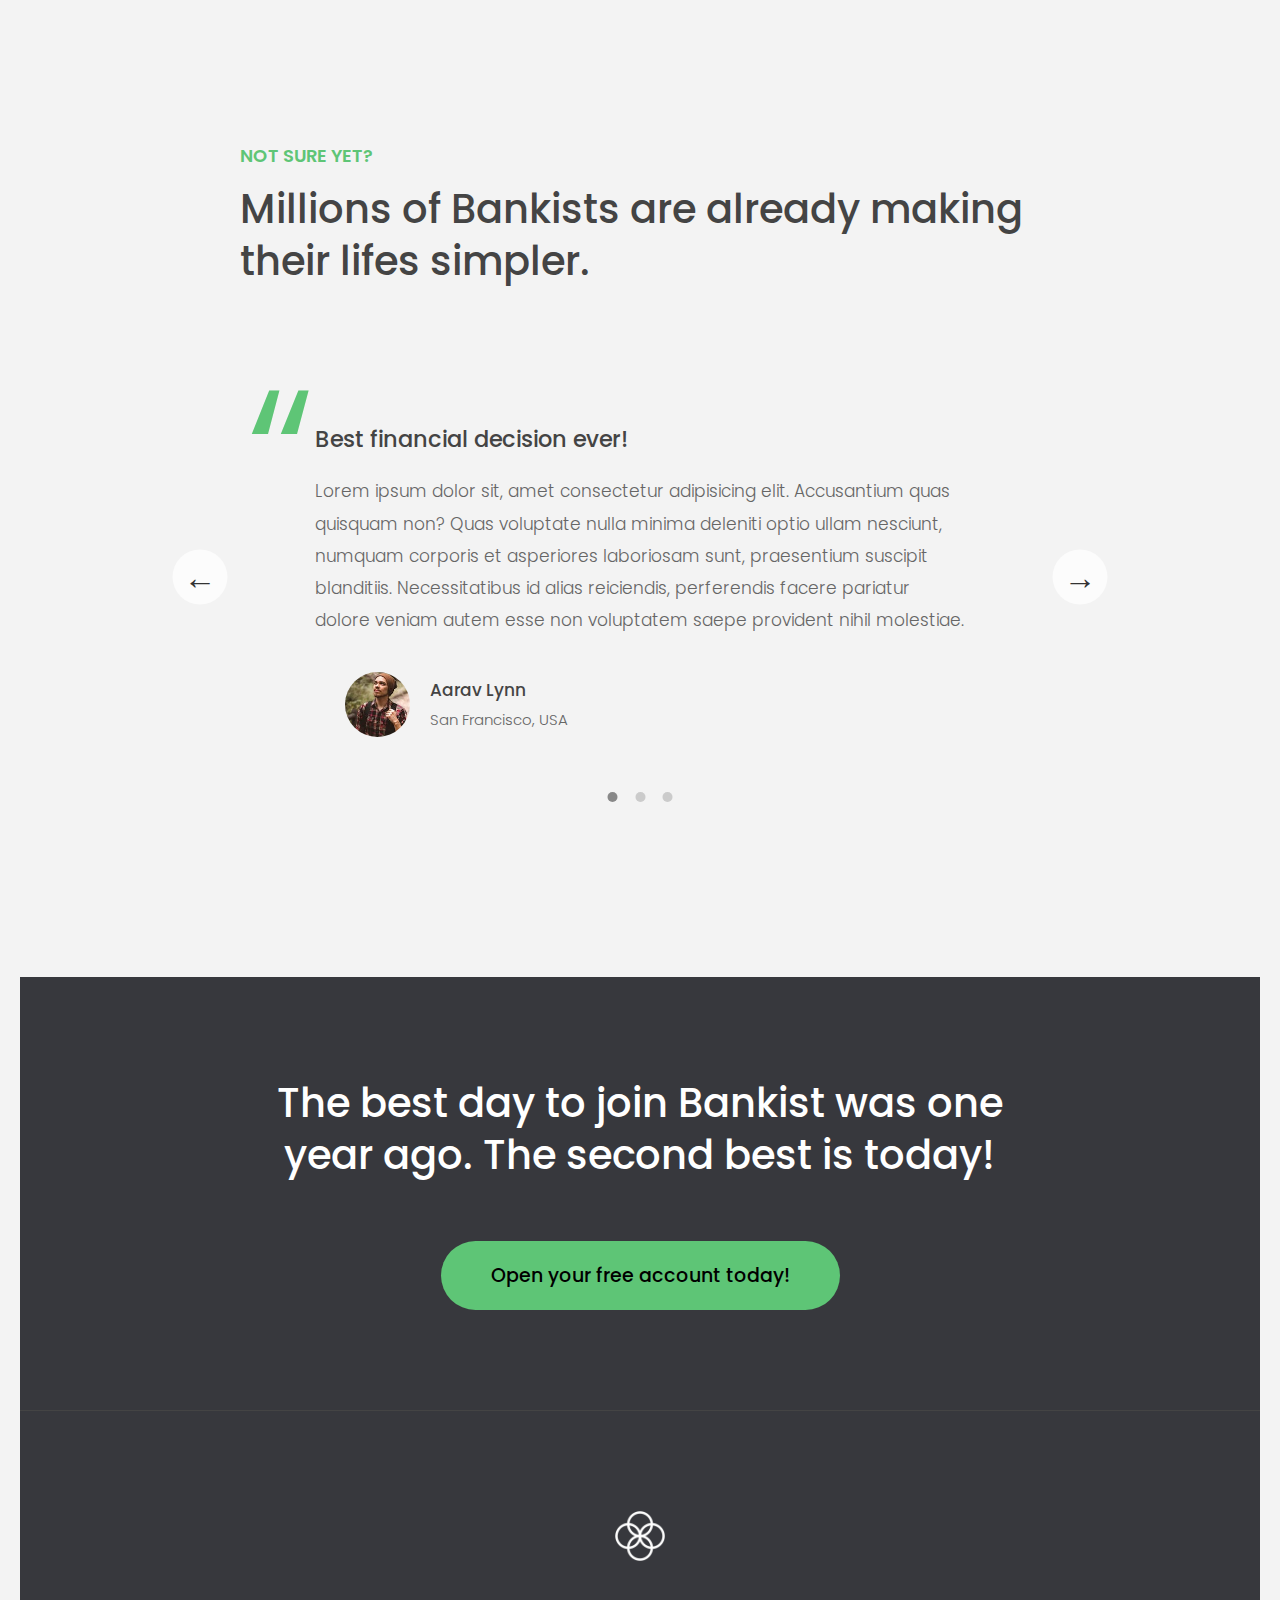
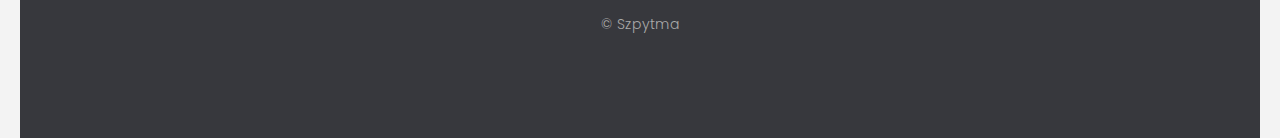
==== commit de61262f: "slider function implemented" ====
--- a/index.html
+++ b/index.html
@@ -32,21 +32,23 @@
           <li class="nav__item">
             <a class="nav__link" href="#section--3">Testimonials</a>
           </li>
-          <li class="nav__item">
-            
-          </li>
+          <li class="nav__item"></li>
         </ul>
         <login>
           <ul class="login__links">
-          <li>
-            <a class="nav__link nav__link--btn btn--show-modal" href="#"
-              >Open account</a>
-              </li>
-              <li>
-            <a class="nav__link nav__login--btn nav__item" href="/account.html">Login</a>
-          </li>
+            <li>
+              <a class="nav__link nav__link--btn btn--show-modal" href="#"
+                >Open account</a
+              >
+            </li>
+            <li>
+              <a
+                class="nav__link nav__login--btn nav__item"
+                href="/account.html"
+                >Login</a
+              >
+            </li>
           </ul>
-         
         </login>
       </nav>
 
@@ -174,7 +176,9 @@
             Tranfser money to anyone, instantly! No fees, no BS.
           </h5>
           <p>
-            Send money to your bank account in a tap with instant transfers. Whether it’s late at night or at the weekend, Square is always ready to move your money when you need it.
+            Send money to your bank account in a tap with instant transfers.
+            Whether it’s late at night or at the weekend, Square is always ready
+            to move your money when you need it.
           </p>
         </div>
 
@@ -188,9 +192,11 @@
             Buy a home or make your dreams come true, with instant loans.
           </h5>
           <p>
-           Finance your goals with personal loans between €1,000 and €35,000 for eligible customers. Enjoy our market leading APR from 4.99%
-          No hidden fees, always
-          It’s free to start your loan application and we’ll always tell you all costs upfront, with no hidden terms or complicated small print
+            Finance your goals with personal loans between €1,000 and €35,000
+            for eligible customers. Enjoy our market leading APR from 4.99% No
+            hidden fees, always It’s free to start your loan application and
+            we’ll always tell you all costs upfront, with no hidden terms or
+            complicated small print
           </p>
         </div>
         <div class="operations__content operations__content--3">
@@ -203,7 +209,11 @@
             No longer need your account? No problem! Close it instantly.
           </h5>
           <p>
-        A bank account can be closed fairly quickly as long as your account is current, and the act of closing a bank account won't help or hurt your score on its own. If you're looking to make moves that could help improve your score, knowing what's in your credit report is a good first step.
+            A bank account can be closed fairly quickly as long as your account
+            is current, and the act of closing a bank account won't help or hurt
+            your score on its own. If you're looking to make moves that could
+            help improve your score, knowing what's in your credit report is a
+            good first step.
           </p>
         </div>
       </div>
@@ -237,7 +247,7 @@
           </div>
         </div>
 
-        <!-- <div class="slide slide--2">
+        <div class="slide slide--2">
           <div class="testimonial">
             <h5 class="testimonial__header">
               The last step to becoming a complete minimalist
@@ -275,13 +285,9 @@
               <h6 class="testimonial__name">Francisco Gomes</h6>
               <p class="testimonial__location">Lisbon, Portugal</p>
             </address>
-          </div> -->
-        </div>
-
-        <!-- <div class="slide"><img src="img/img-1.jpg" alt="Photo 1" /></div>
-        <div class="slide"><img src="img/img-2.jpg" alt="Photo 2" /></div>
-        <div class="slide"><img src="img/img-3.jpg" alt="Photo 3" /></div>
-        <div class="slide"><img src="img/img-4.jpg" alt="Photo 4" /></div> -->
+          </div>
+        </div>
+
         <button class="slider__btn slider__btn--left">&larr;</button>
         <button class="slider__btn slider__btn--right">&rarr;</button>
         <div class="dots"></div>
--- a/indexStyle.css
+++ b/indexStyle.css
@@ -124,9 +124,10 @@
   z-index: 100;
 }
 
-/* nav and stickly class at the same time */
+/* nav and sticky class at the same time */
 .nav.sticky {
   position: fixed;
+  top: 0px;
   background-color: rgba(255, 255, 255, 0.95);
 }
 
@@ -468,7 +469,6 @@
 }
 
 .dots__dot--active {
-  /* background-color: #fff; */
   background-color: #888;
   opacity: 1;
 }
